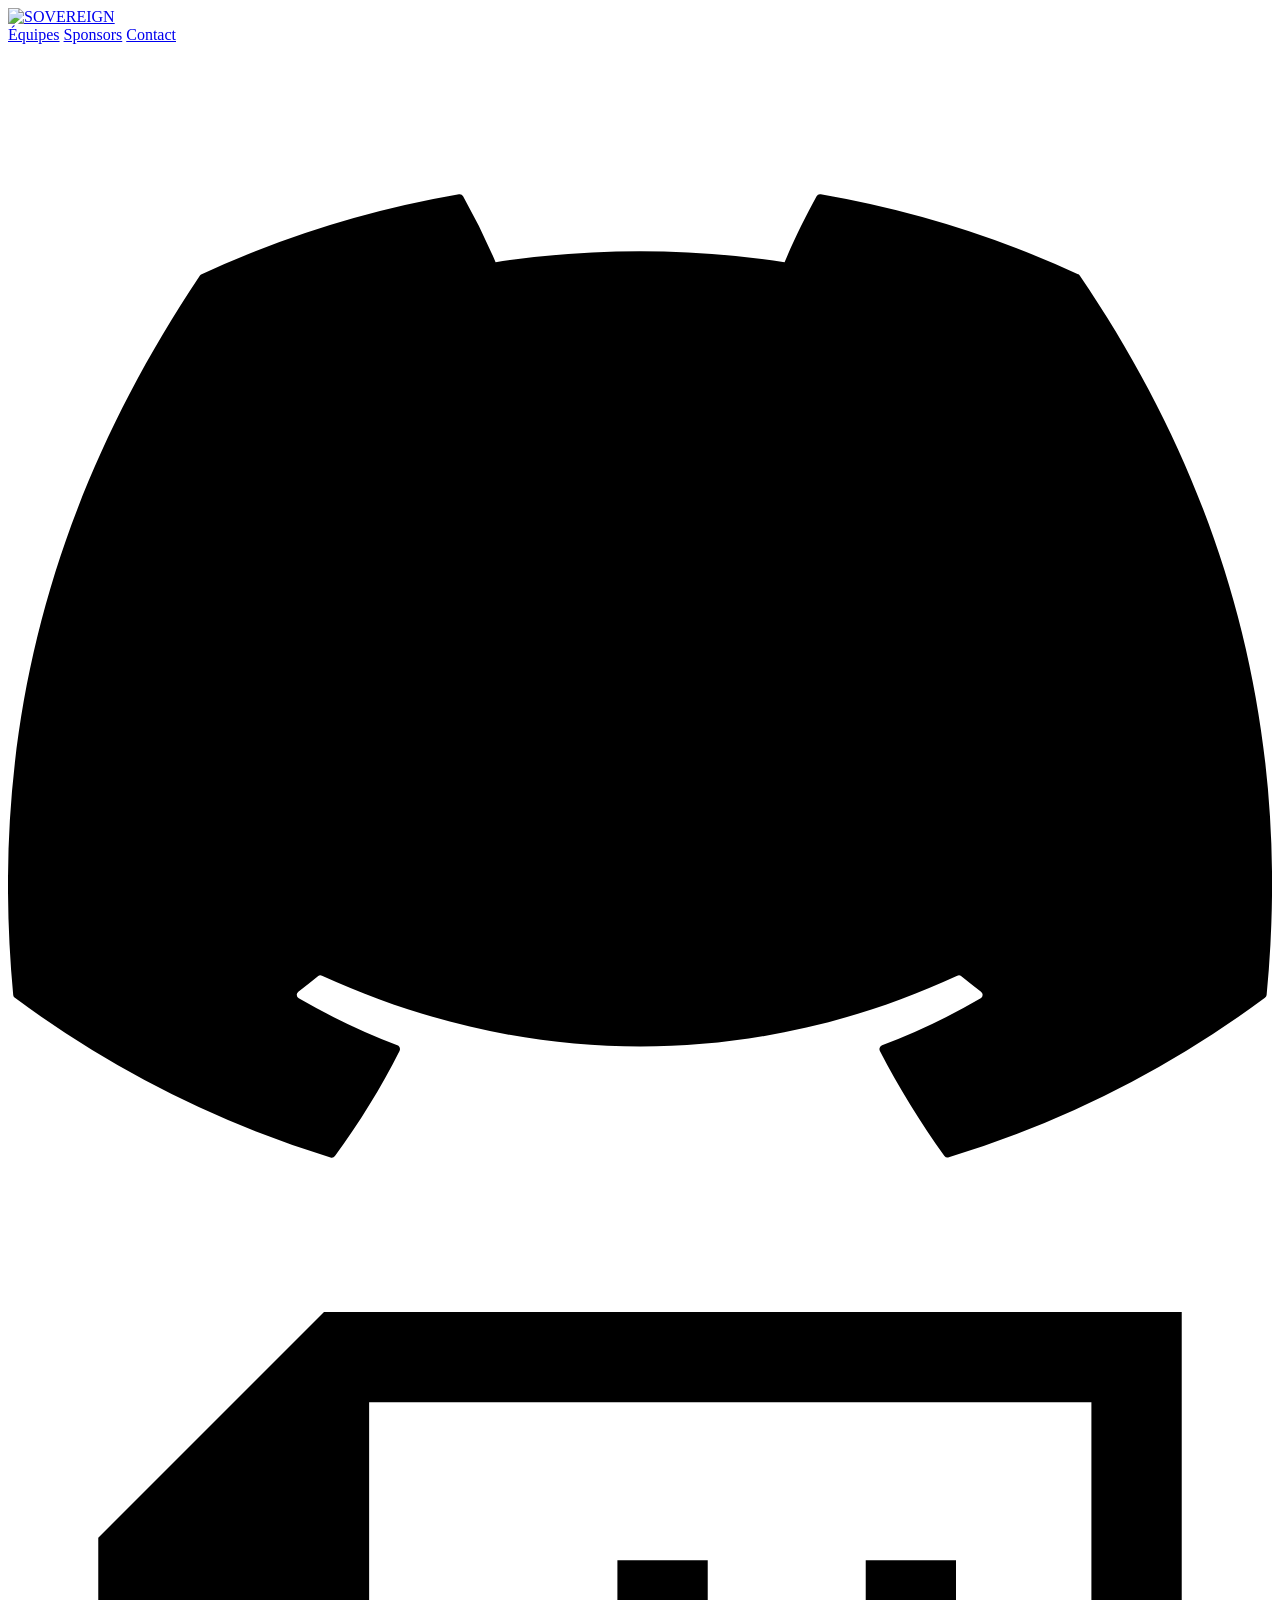
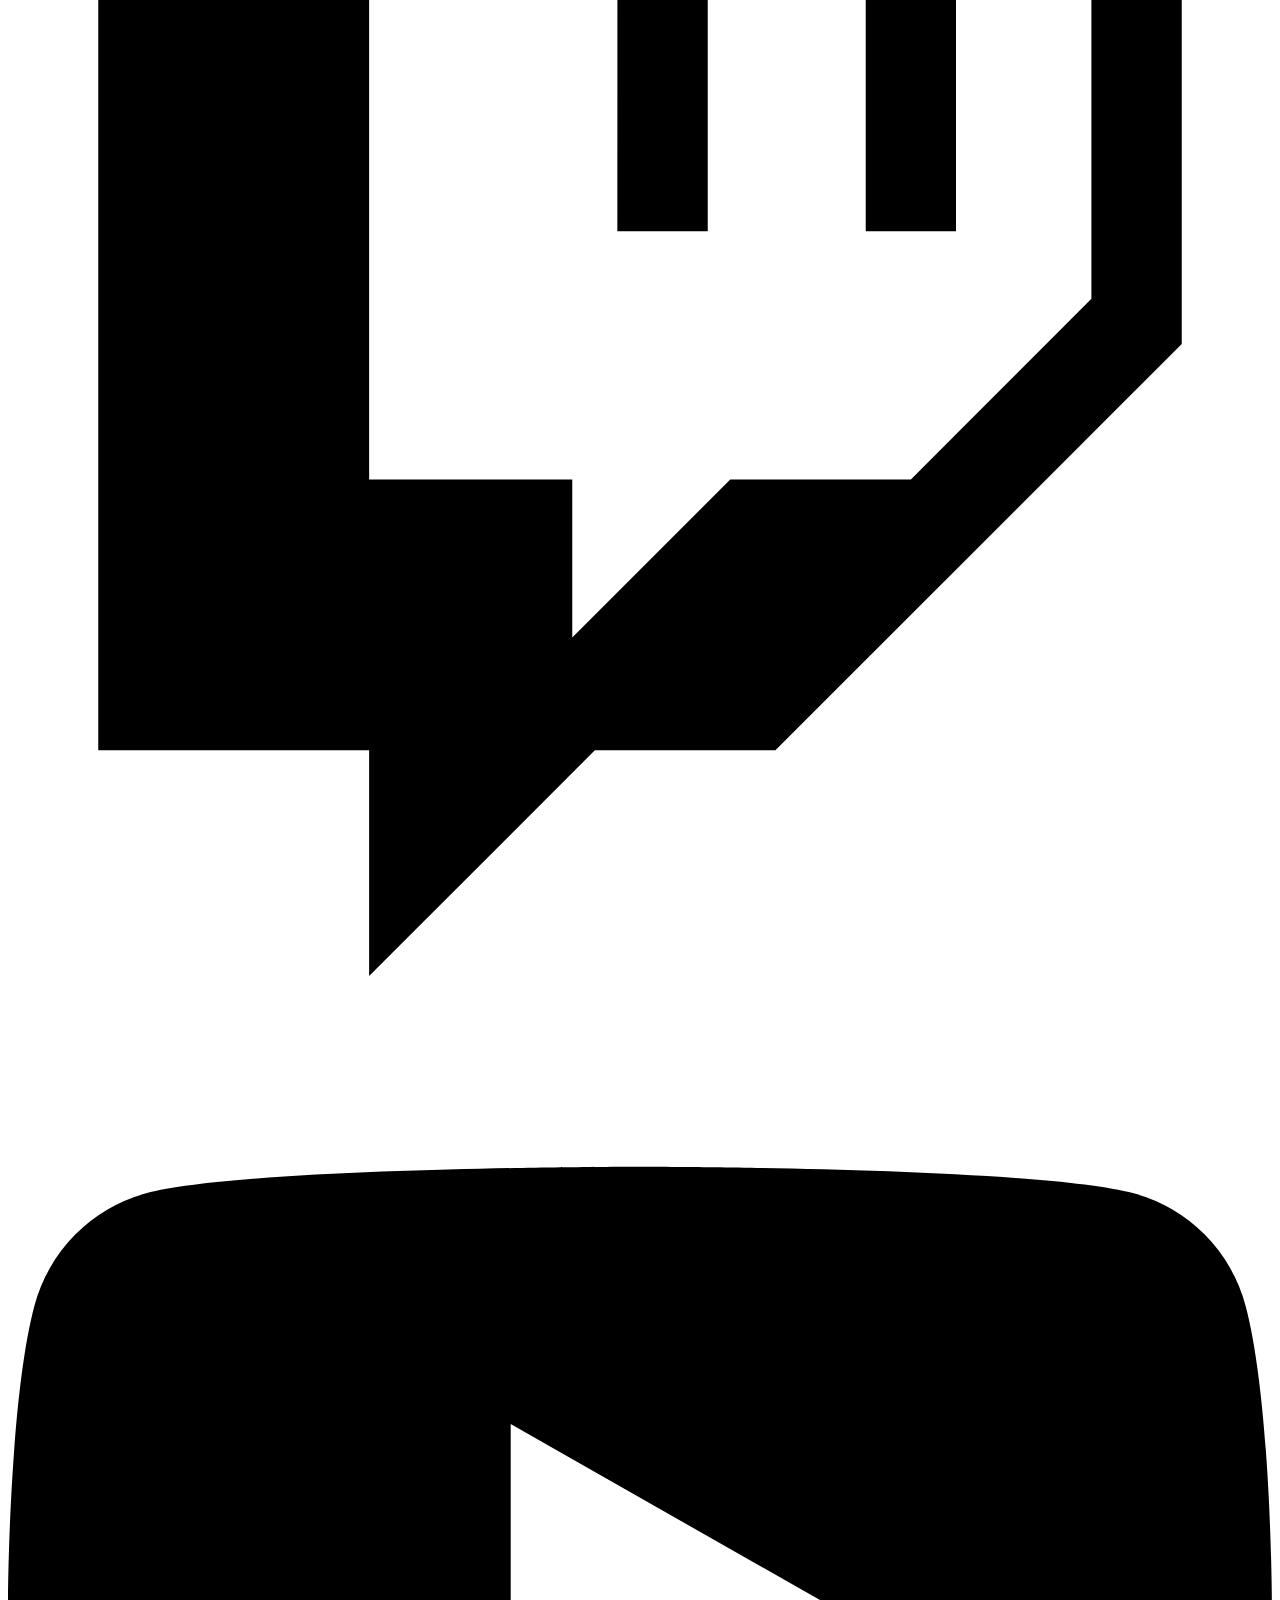
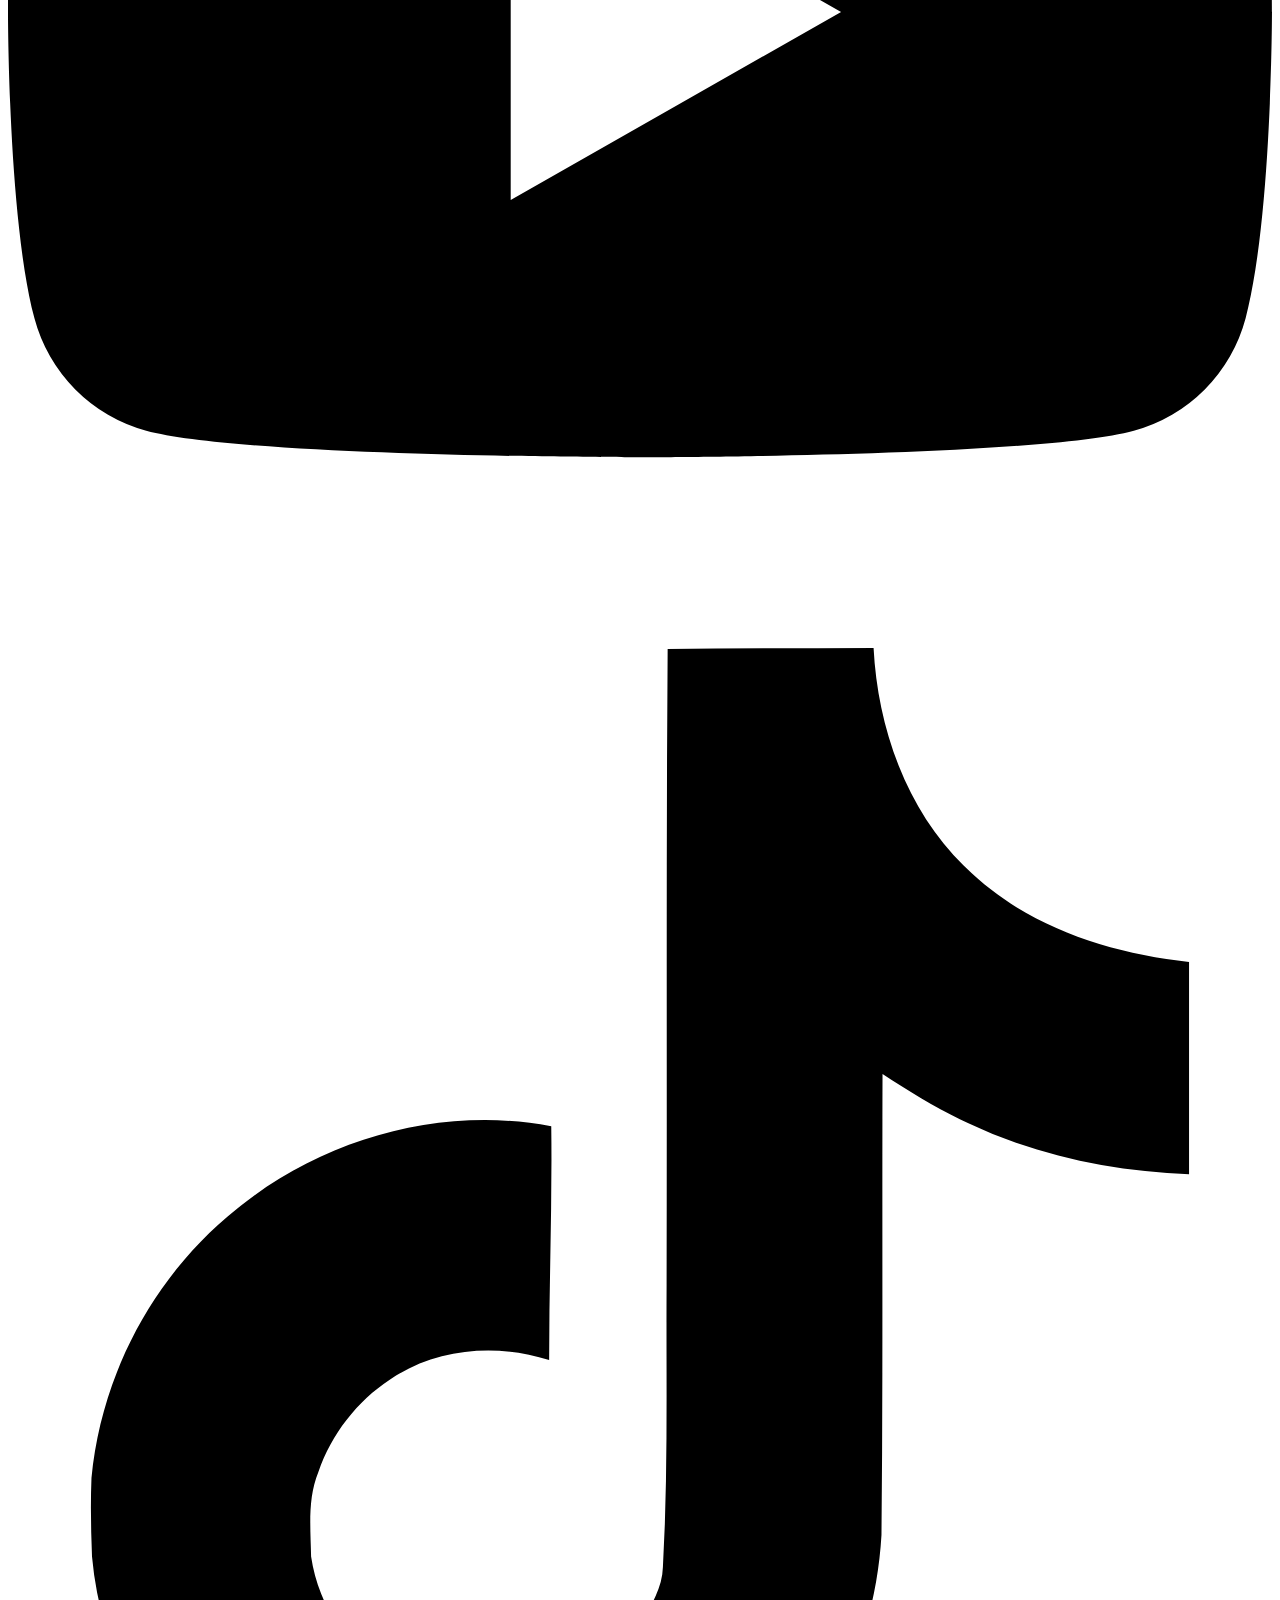
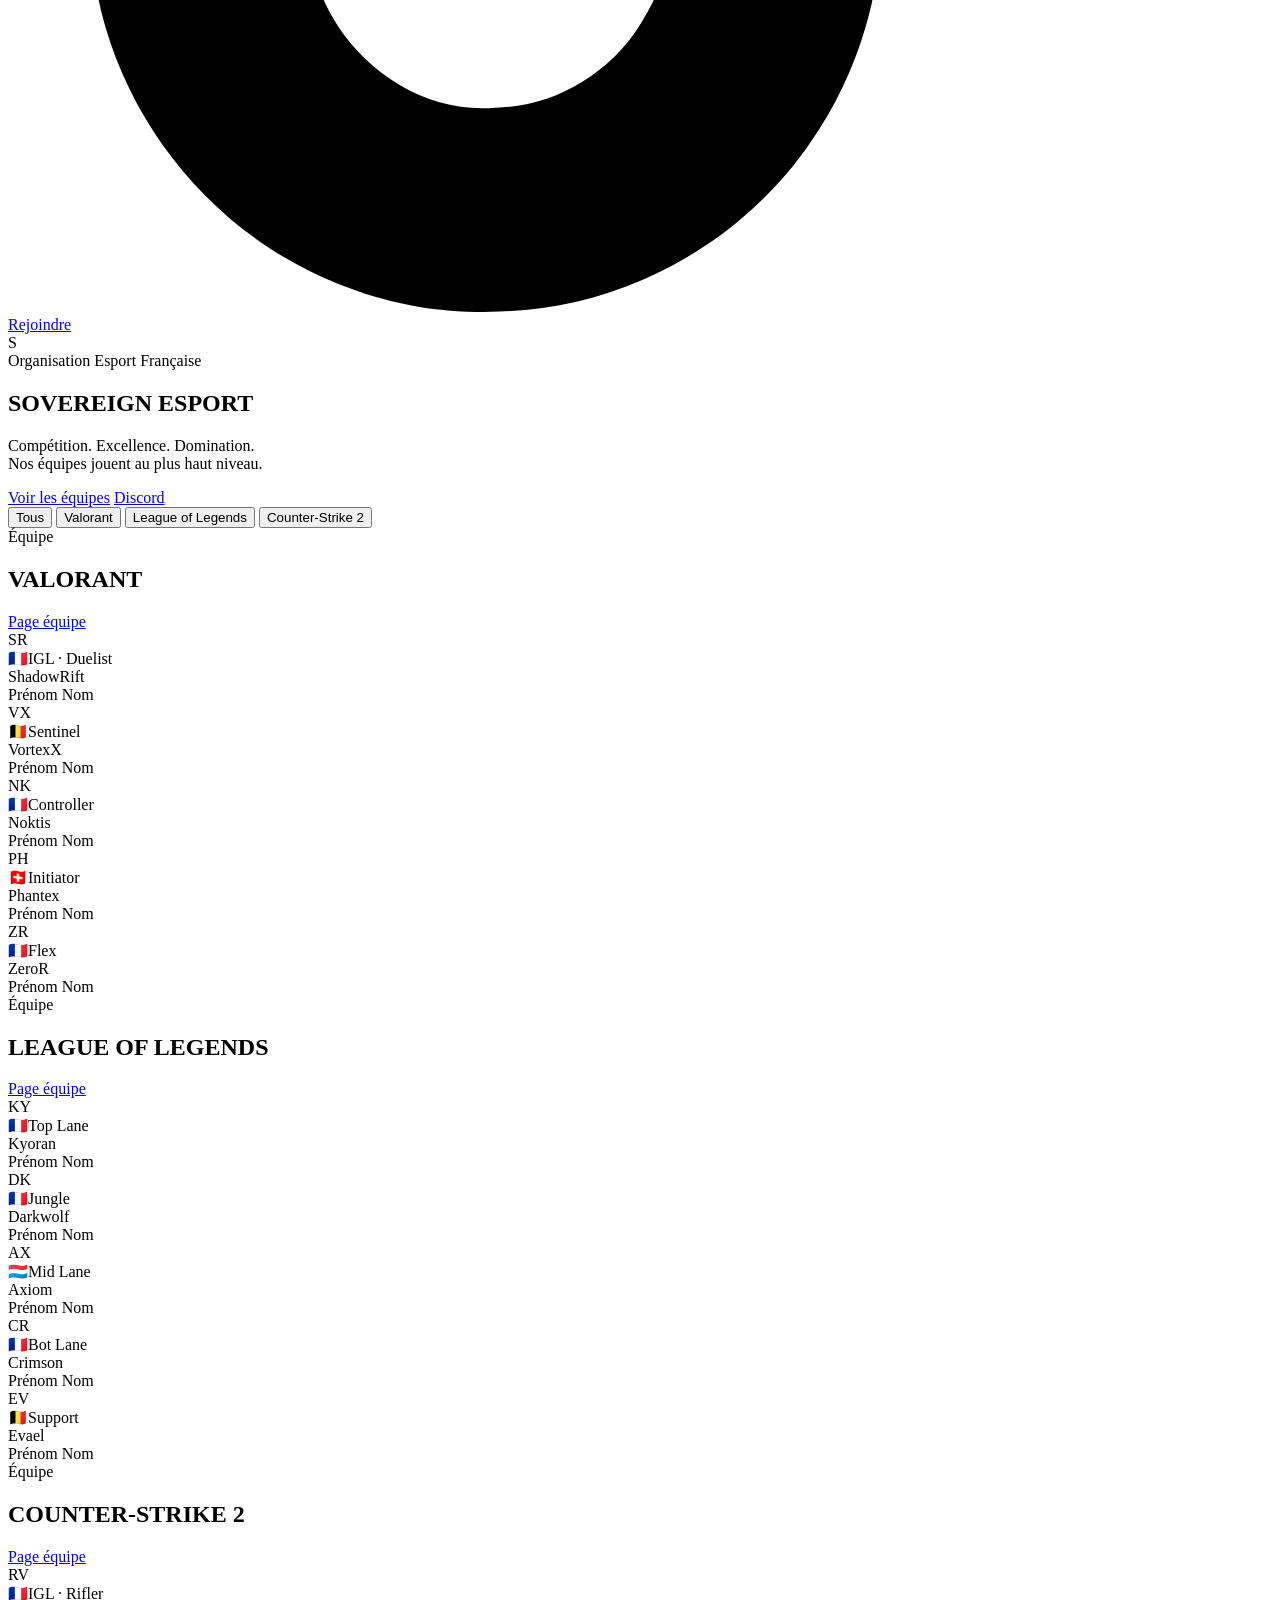
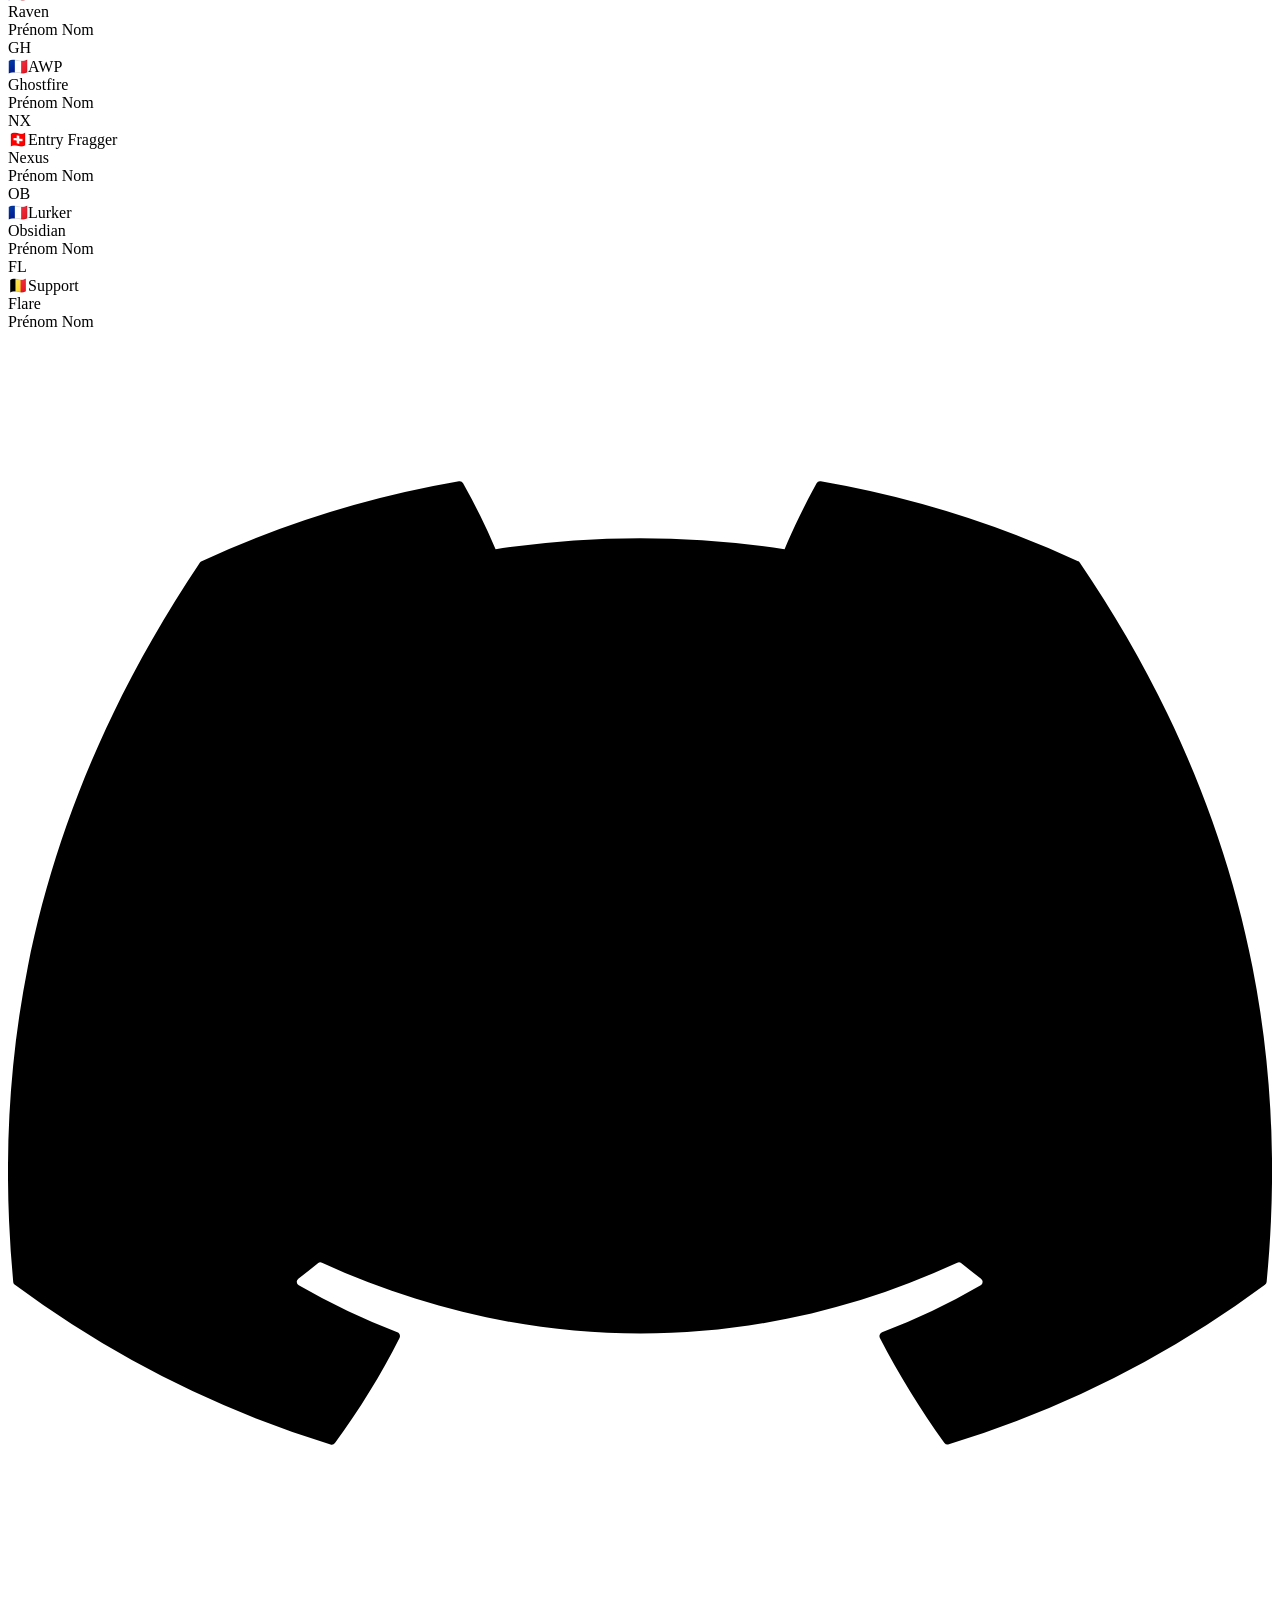
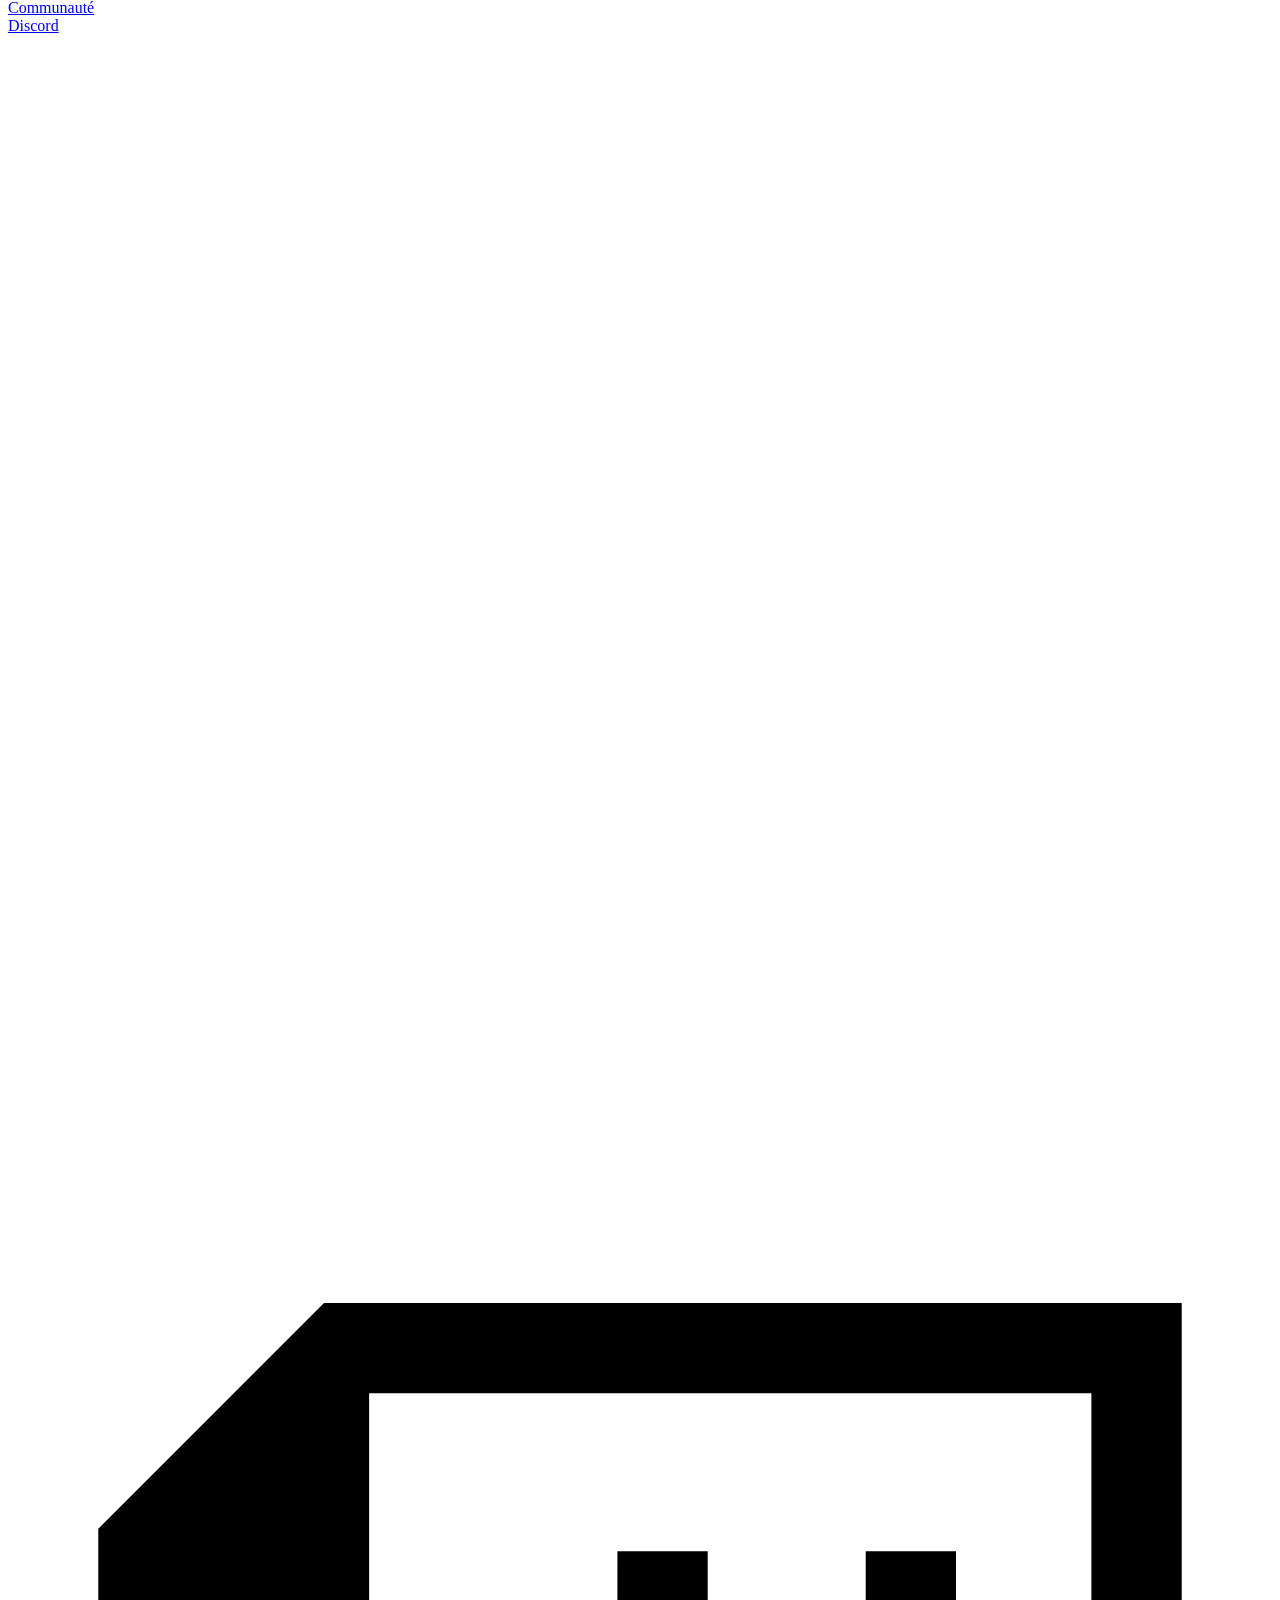
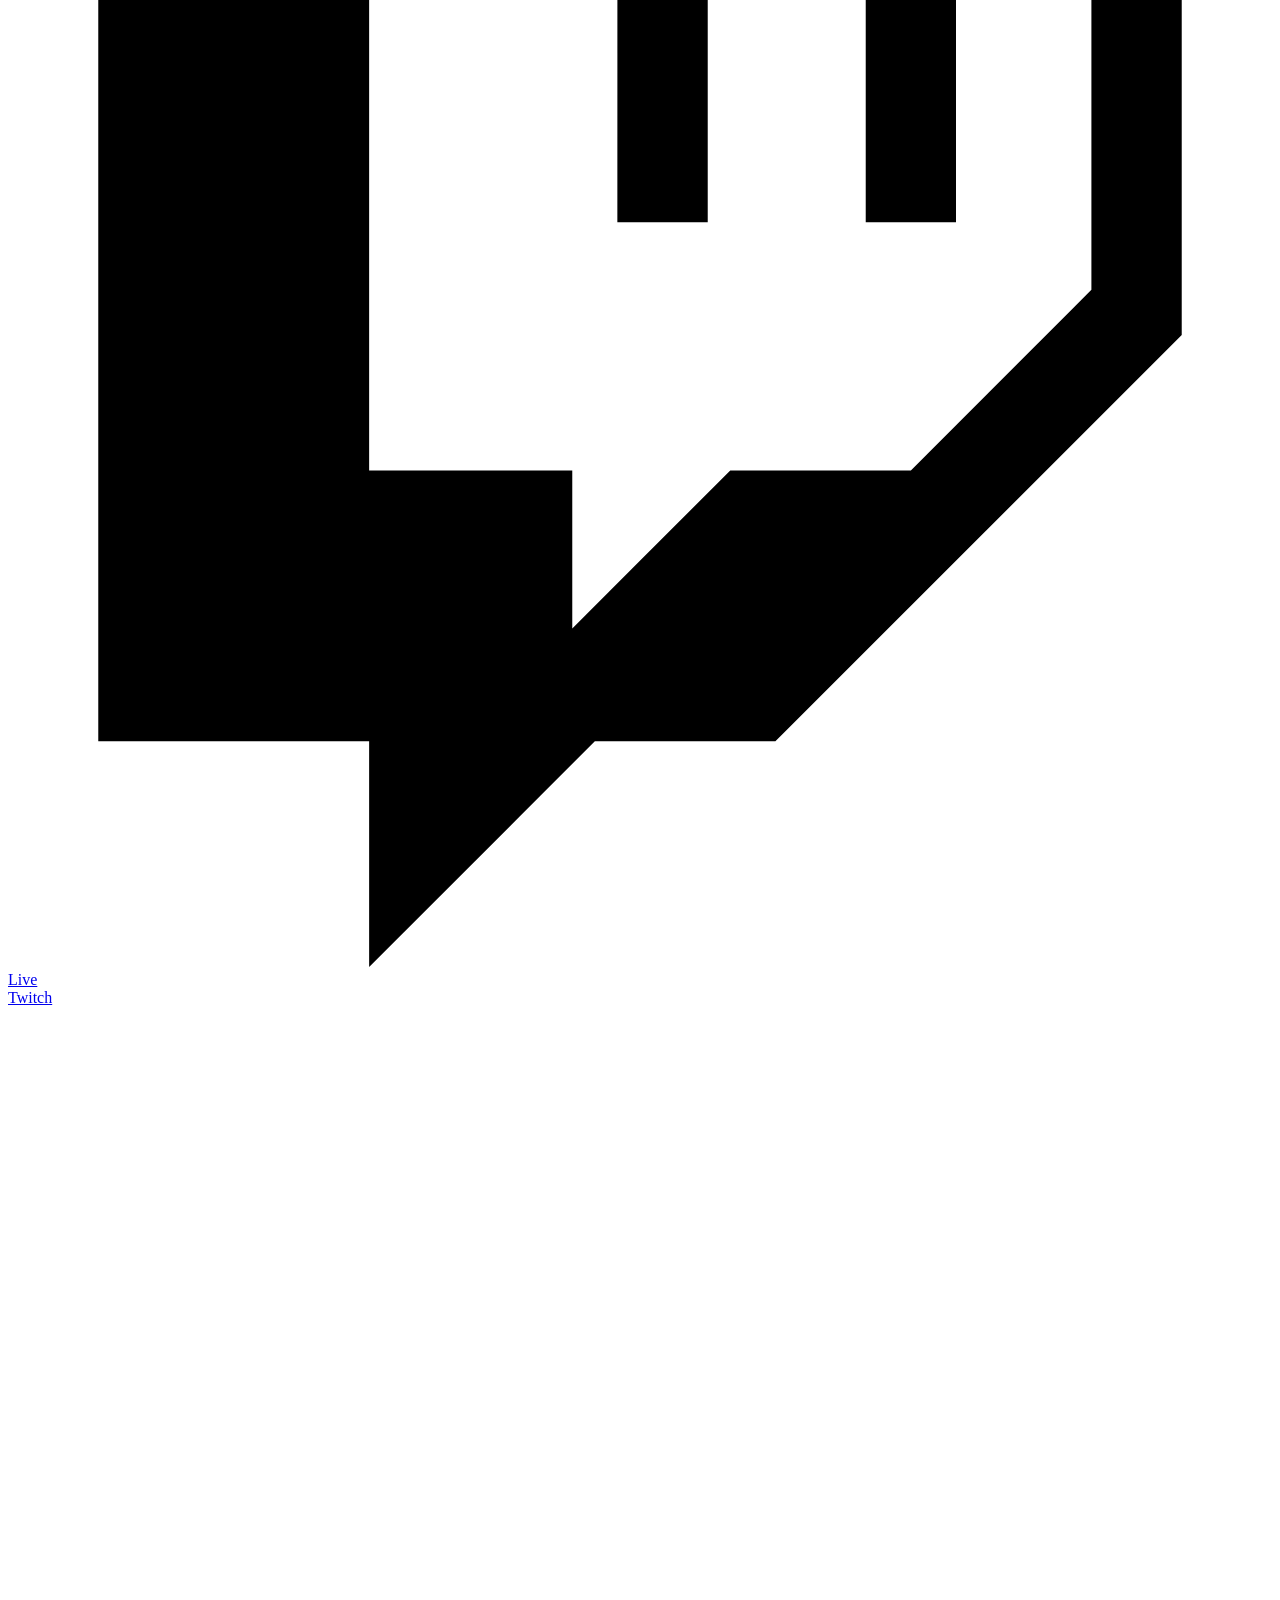
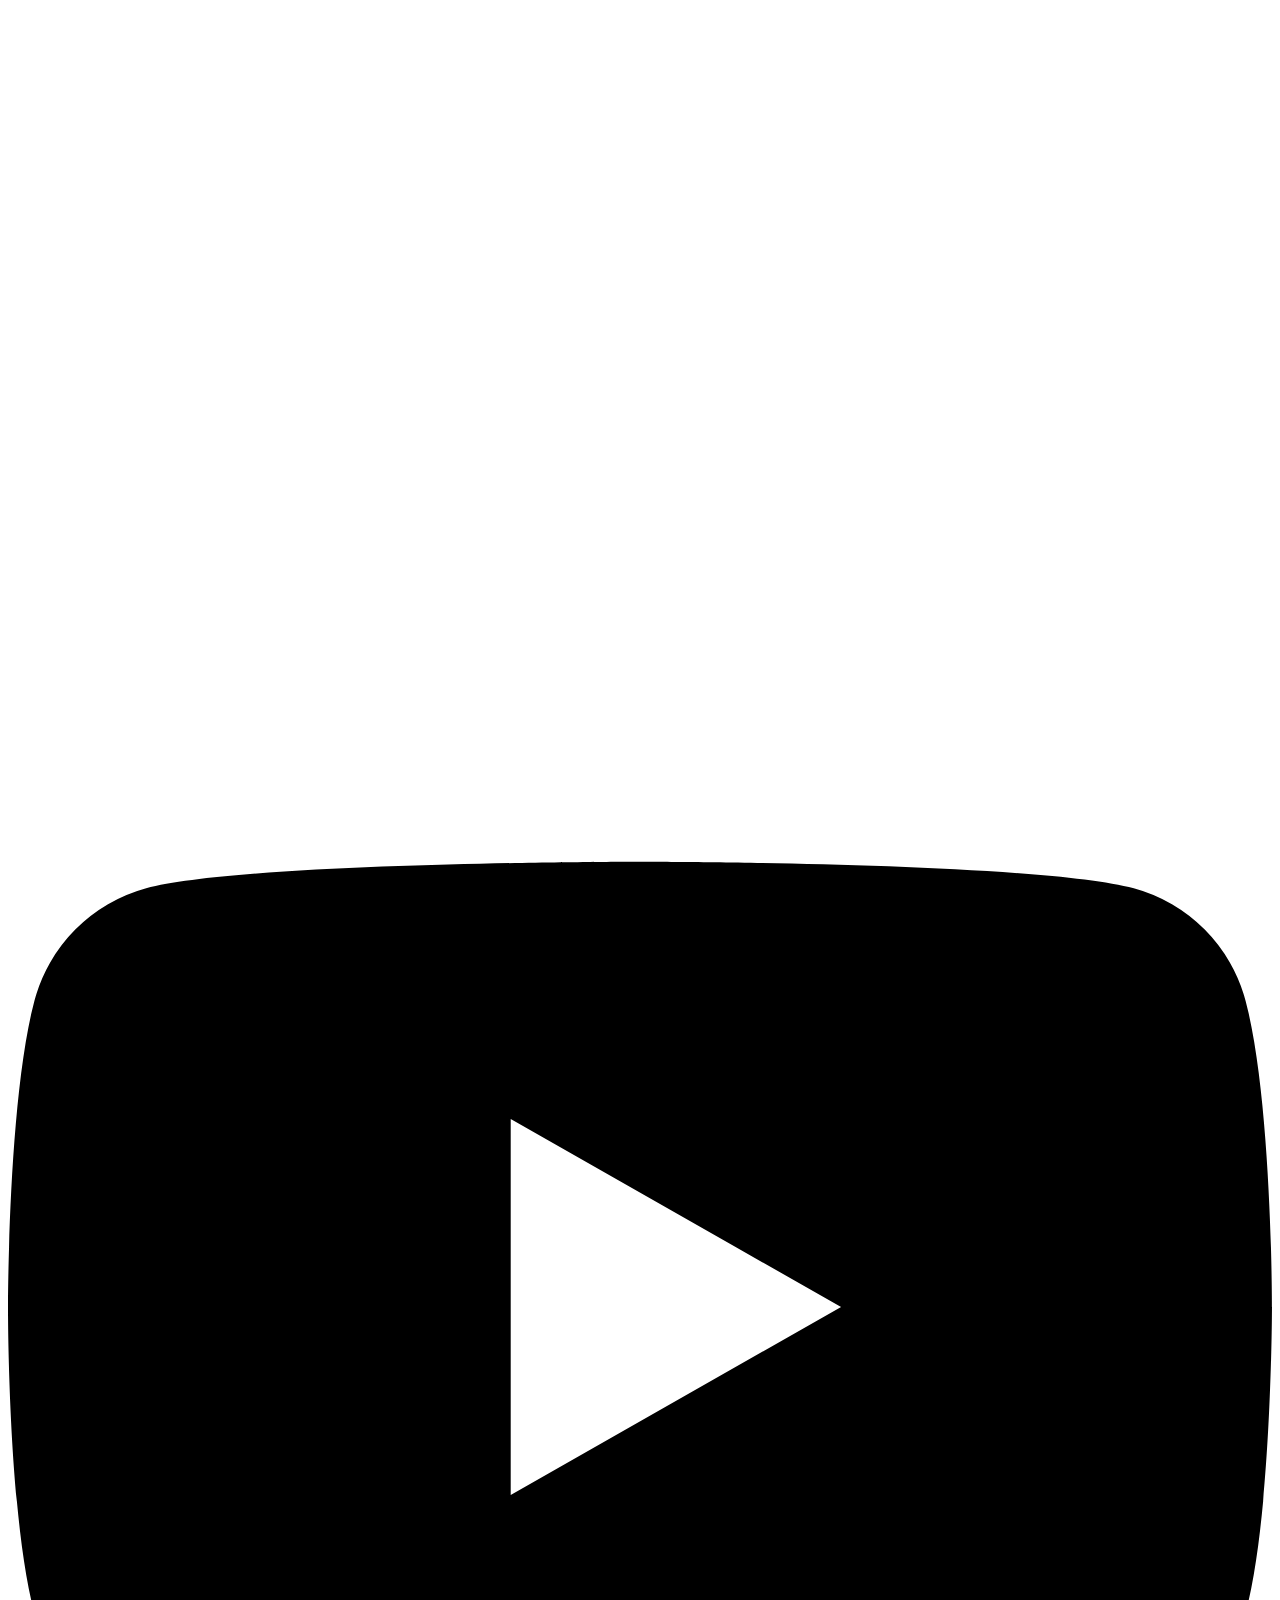
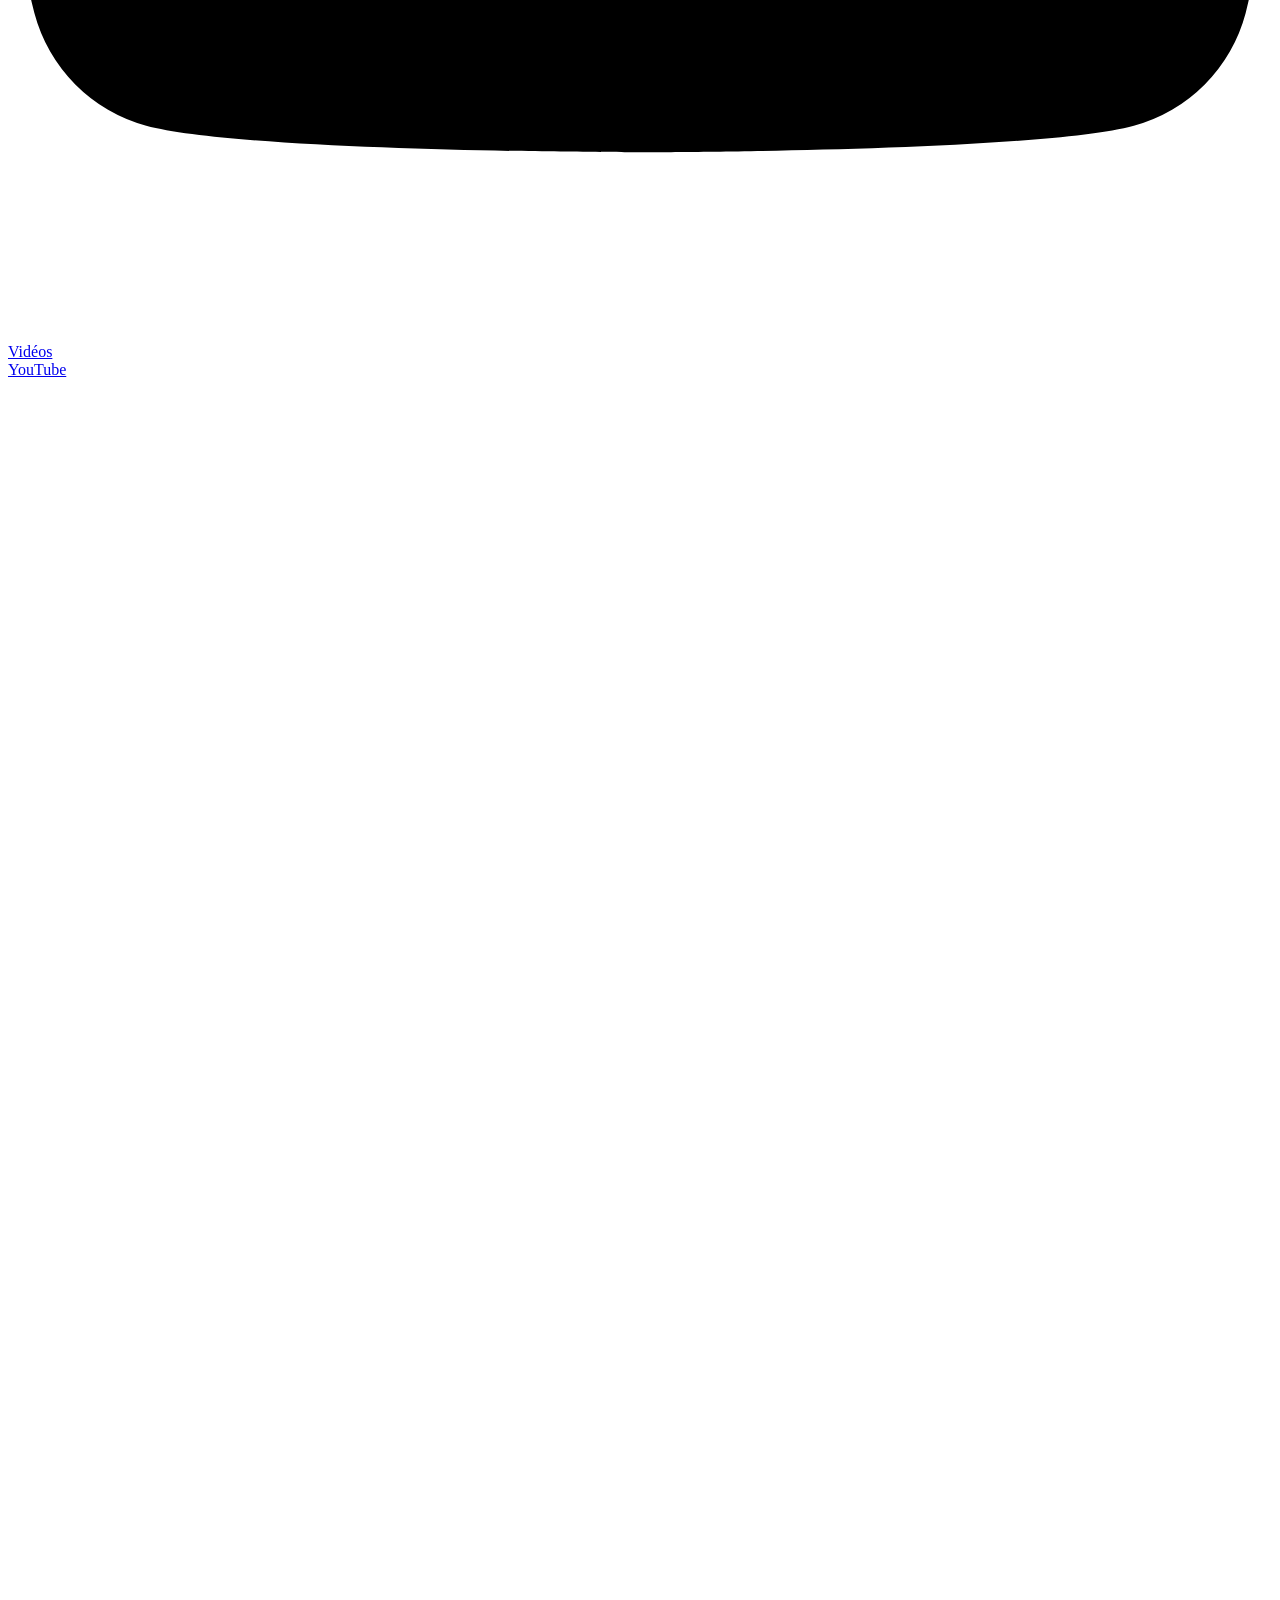
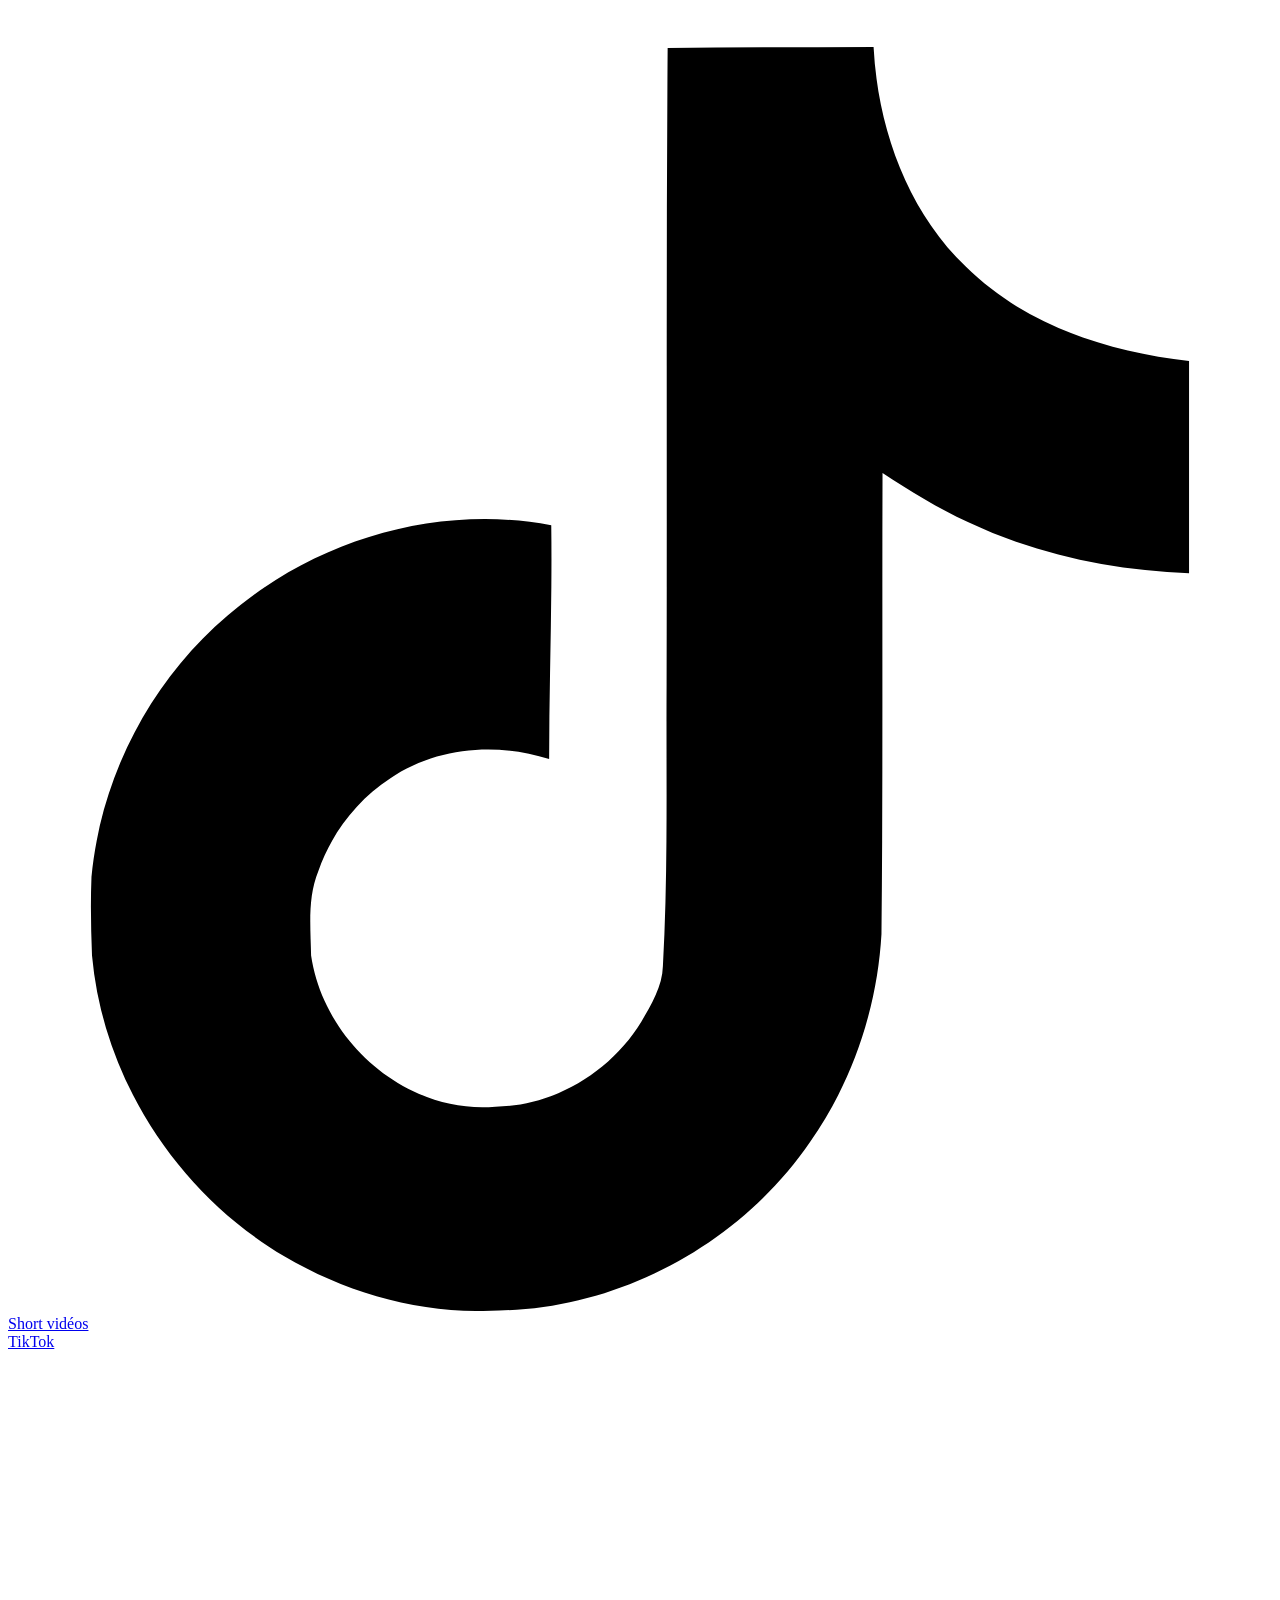
==== index.html @ 5aadd208 "first" ====
<!DOCTYPE html>
<html lang="fr">
<head>
  <meta charset="UTF-8">
  <meta name="viewport" content="width=device-width, initial-scale=1.0">
  <meta name="description" content="SOVEREIGN — Organisation Esport française. Valorant, League of Legends, Counter-Strike 2.">
  <title>SOVEREIGN — Esport</title>

  <!-- Fonts -->
  <link rel="preconnect" href="https://fonts.googleapis.com">
  <link rel="preconnect" href="https://fonts.gstatic.com" crossorigin>
  <link href="https://fonts.googleapis.com/css2?family=Bebas+Neue&family=Barlow:ital,wght@0,300;0,400;0,500;0,600;0,700;0,900;1,700;1,900&display=swap" rel="stylesheet">

  <!-- Stylesheet -->
  <link rel="stylesheet" href="css/style.css">
</head>
<body>

  <!-- ════════════════════════════════════════
       NAV
  ════════════════════════════════════════ -->
  <nav id="mainNav">
    <a href="index.html" class="nav-logo">
      <img src="assets/images/logo.png" alt="SOVEREIGN">
    </a>

    <div class="nav-center">
      <a href="#roster"   class="nav-pill active">Équipes</a>
      <a href="#sponsors" class="nav-pill">Sponsors</a>
      <a href="#contact"  class="nav-pill">Contact</a>
    </div>

    <div class="nav-right">
      <!-- Discord -->
      <a href="https://discord.gg/VOTRE_LIEN" target="_blank" class="nav-icon-link" title="Discord">
        <svg class="nav-icon" viewBox="0 0 24 24">
          <path d="M20.317 4.37a19.791 19.791 0 0 0-4.885-1.515.074.074 0 0 0-.079.037c-.21.375-.444.864-.608 1.25a18.27 18.27 0 0 0-5.487 0 12.64 12.64 0 0 0-.617-1.25.077.077 0 0 0-.079-.037A19.736 19.736 0 0 0 3.677 4.37a.07.07 0 0 0-.032.027C.533 9.046-.32 13.58.099 18.057c.002.022.015.043.032.054a19.9 19.9 0 0 0 5.993 3.03.078.078 0 0 0 .084-.028c.462-.63.874-1.295 1.226-1.994.021-.041.001-.09-.041-.106a13.1 13.1 0 0 1-1.872-.892.077.077 0 0 1-.008-.128 10.2 10.2 0 0 0 .372-.292.074.074 0 0 1 .077-.01c3.928 1.793 8.18 1.793 12.062 0a.074.074 0 0 1 .078.01c.12.098.246.198.373.292a.077.077 0 0 1-.006.127 12.299 12.299 0 0 1-1.873.892.077.077 0 0 0-.041.107c.36.698.772 1.362 1.225 1.993a.076.076 0 0 0 .084.028 19.839 19.839 0 0 0 6.002-3.03.077.077 0 0 0 .032-.054c.5-5.177-.838-9.674-3.549-13.66a.061.061 0 0 0-.031-.03z"/>
        </svg>
      </a>
      <!-- Twitch -->
      <a href="https://twitch.tv/VOTRE_CHAINE" target="_blank" class="nav-icon-link" title="Twitch">
        <svg class="nav-icon" viewBox="0 0 24 24">
          <path d="M11.571 4.714h1.715v5.143H11.57zm4.715 0H18v5.143h-1.714zM6 0L1.714 4.286v15.428h5.143V24l4.286-4.286h3.428L22.286 12V0zm14.571 11.143l-3.428 3.428h-3.429l-3 3v-3H6.857V1.714h13.714z"/>
        </svg>
      </a>
      <!-- YouTube -->
      <a href="https://youtube.com/@VOTRE_CHAINE" target="_blank" class="nav-icon-link" title="YouTube">
        <svg class="nav-icon" viewBox="0 0 24 24">
          <path d="M23.498 6.186a3.016 3.016 0 0 0-2.122-2.136C19.505 3.545 12 3.545 12 3.545s-7.505 0-9.377.505A3.017 3.017 0 0 0 .502 6.186C0 8.07 0 12 0 12s0 3.93.502 5.814a3.016 3.016 0 0 0 2.122 2.136c1.871.505 9.376.505 9.376.505s7.505 0 9.377-.505a3.015 3.015 0 0 0 2.122-2.136C24 15.93 24 12 24 12s0-3.93-.502-5.814zM9.545 15.568V8.432L15.818 12l-6.273 3.568z"/>
        </svg>
      </a>
      <!-- TikTok -->
      <a href="https://tiktok.com/@VOTRE_COMPTE" target="_blank" class="nav-icon-link" title="TikTok">
        <svg class="nav-icon" viewBox="0 0 24 24">
          <path d="M12.525.02c1.31-.02 2.61-.01 3.91-.02.08 1.53.63 3.09 1.75 4.17 1.12 1.11 2.7 1.62 4.24 1.79v4.03c-1.44-.05-2.89-.35-4.2-.97-.57-.26-1.1-.59-1.62-.93-.01 2.92.01 5.84-.02 8.75-.08 1.4-.54 2.79-1.35 3.94-1.31 1.92-3.58 3.17-5.91 3.21-1.43.08-2.86-.31-4.08-1.03-2.02-1.19-3.44-3.37-3.65-5.71-.02-.5-.03-1-.01-1.49.18-1.9 1.12-3.72 2.58-4.96 1.66-1.44 3.98-2.13 6.15-1.72.02 1.48-.04 2.96-.04 4.44-.99-.32-2.15-.23-3.02.37-.63.41-1.11 1.04-1.36 1.75-.21.51-.15 1.07-.14 1.61.24 1.64 1.82 3.02 3.5 2.87 1.12-.01 2.19-.66 2.77-1.61.19-.33.4-.67.41-1.06.1-1.79.06-3.57.07-5.36.01-4.03-.01-8.05.02-12.07z"/>
        </svg>
      </a>

      <a href="https://discord.gg/VOTRE_LIEN" target="_blank" class="nav-join">Rejoindre</a>
    </div>
  </nav>

  <!-- ════════════════════════════════════════
       HERO
  ════════════════════════════════════════ -->
  <section id="hero">
    <div class="hero-bg"></div>
    <div class="hero-deco">S</div>
    <div class="hero-content">
      <div class="hero-left">
        <div class="hero-overline">Organisation Esport Française</div>
        <h1 class="hero-title">
          SOVEREIGN
          <span>ESPORT</span>
        </h1>
      </div>
      <div class="hero-right">
        <p class="hero-tagline">Compétition. Excellence. Domination.<br>Nos équipes jouent au plus haut niveau.</p>
        <div class="hero-ctas">
          <a href="#roster"  class="btn btn-white">Voir les équipes</a>
          <a href="https://discord.gg/VOTRE_LIEN" target="_blank" class="btn btn-outline">Discord</a>
        </div>
      </div>
    </div>
  </section>

  <!-- ════════════════════════════════════════
       GAME FILTER
  ════════════════════════════════════════ -->
  <div id="game-filter">
    <div class="filter-inner">
      <button class="filter-btn active" data-game="all">Tous</button>
      <button class="filter-btn" data-game="valorant">Valorant</button>
      <button class="filter-btn" data-game="lol">League of Legends</button>
      <button class="filter-btn" data-game="cs2">Counter-Strike 2</button>
      <!-- Ajouter un jeu : dupliquer la ligne ci-dessus et changer data-game -->
    </div>
  </div>

  <!-- ════════════════════════════════════════
       ROSTER
  ════════════════════════════════════════ -->
  <div id="roster">

    <!-- ── VALORANT ── -->
    <div class="game-block rv" data-game="valorant">
      <div class="game-header">
        <div class="game-title-row">
          <span class="game-tag">Équipe</span>
          <h2 class="game-name">VALORANT</h2>
        </div>
        <a href="pages/valorant.html" class="game-cta">Page équipe <span class="cta-arr"></span></a>
      </div>
      <div class="players-grid">
        <!-- Joueur 1 — remplacer player-initials par une vraie photo si disponible -->
        <div class="player-card">
          <div class="player-silhouette"><div class="player-initials">SR</div></div>
          <!-- Photo: <img src="assets/images/players/shadowrift.png" alt="ShadowRift"> -->
          <div class="player-info">
            <div class="player-flag-role"><span class="p-flag">🇫🇷</span><span class="p-role">IGL · Duelist</span></div>
            <div class="p-pseudo">ShadowRift</div>
            <div class="p-realname">Prénom Nom</div>
          </div>
        </div>
        <div class="player-card">
          <div class="player-silhouette"><div class="player-initials">VX</div></div>
          <div class="player-info">
            <div class="player-flag-role"><span class="p-flag">🇧🇪</span><span class="p-role">Sentinel</span></div>
            <div class="p-pseudo">VortexX</div>
            <div class="p-realname">Prénom Nom</div>
          </div>
        </div>
        <div class="player-card accent">
          <div class="player-silhouette"><div class="player-initials">NK</div></div>
          <div class="player-info">
            <div class="player-flag-role"><span class="p-flag">🇫🇷</span><span class="p-role">Controller</span></div>
            <div class="p-pseudo">Noktis</div>
            <div class="p-realname">Prénom Nom</div>
          </div>
        </div>
        <div class="player-card">
          <div class="player-silhouette"><div class="player-initials">PH</div></div>
          <div class="player-info">
            <div class="player-flag-role"><span class="p-flag">🇨🇭</span><span class="p-role">Initiator</span></div>
            <div class="p-pseudo">Phantex</div>
            <div class="p-realname">Prénom Nom</div>
          </div>
        </div>
        <div class="player-card">
          <div class="player-silhouette"><div class="player-initials">ZR</div></div>
          <div class="player-info">
            <div class="player-flag-role"><span class="p-flag">🇫🇷</span><span class="p-role">Flex</span></div>
            <div class="p-pseudo">ZeroR</div>
            <div class="p-realname">Prénom Nom</div>
          </div>
        </div>
      </div>
    </div>

    <!-- ── LEAGUE OF LEGENDS ── -->
    <div class="game-block rv d1" data-game="lol">
      <div class="game-header">
        <div class="game-title-row">
          <span class="game-tag">Équipe</span>
          <h2 class="game-name">LEAGUE OF LEGENDS</h2>
        </div>
        <a href="pages/lol.html" class="game-cta">Page équipe <span class="cta-arr"></span></a>
      </div>
      <div class="players-grid">
        <div class="player-card">
          <div class="player-silhouette"><div class="player-initials">KY</div></div>
          <div class="player-info">
            <div class="player-flag-role"><span class="p-flag">🇫🇷</span><span class="p-role">Top Lane</span></div>
            <div class="p-pseudo">Kyoran</div>
            <div class="p-realname">Prénom Nom</div>
          </div>
        </div>
        <div class="player-card accent">
          <div class="player-silhouette"><div class="player-initials">DK</div></div>
          <div class="player-info">
            <div class="player-flag-role"><span class="p-flag">🇫🇷</span><span class="p-role">Jungle</span></div>
            <div class="p-pseudo">Darkwolf</div>
            <div class="p-realname">Prénom Nom</div>
          </div>
        </div>
        <div class="player-card">
          <div class="player-silhouette"><div class="player-initials">AX</div></div>
          <div class="player-info">
            <div class="player-flag-role"><span class="p-flag">🇱🇺</span><span class="p-role">Mid Lane</span></div>
            <div class="p-pseudo">Axiom</div>
            <div class="p-realname">Prénom Nom</div>
          </div>
        </div>
        <div class="player-card">
          <div class="player-silhouette"><div class="player-initials">CR</div></div>
          <div class="player-info">
            <div class="player-flag-role"><span class="p-flag">🇫🇷</span><span class="p-role">Bot Lane</span></div>
            <div class="p-pseudo">Crimson</div>
            <div class="p-realname">Prénom Nom</div>
          </div>
        </div>
        <div class="player-card">
          <div class="player-silhouette"><div class="player-initials">EV</div></div>
          <div class="player-info">
            <div class="player-flag-role"><span class="p-flag">🇧🇪</span><span class="p-role">Support</span></div>
            <div class="p-pseudo">Evael</div>
            <div class="p-realname">Prénom Nom</div>
          </div>
        </div>
      </div>
    </div>

    <!-- ── COUNTER-STRIKE 2 ── -->
    <div class="game-block rv d2" data-game="cs2">
      <div class="game-header">
        <div class="game-title-row">
          <span class="game-tag">Équipe</span>
          <h2 class="game-name">COUNTER-STRIKE 2</h2>
        </div>
        <a href="pages/cs2.html" class="game-cta">Page équipe <span class="cta-arr"></span></a>
      </div>
      <div class="players-grid">
        <div class="player-card">
          <div class="player-silhouette"><div class="player-initials">RV</div></div>
          <div class="player-info">
            <div class="player-flag-role"><span class="p-flag">🇫🇷</span><span class="p-role">IGL · Rifler</span></div>
            <div class="p-pseudo">Raven</div>
            <div class="p-realname">Prénom Nom</div>
          </div>
        </div>
        <div class="player-card">
          <div class="player-silhouette"><div class="player-initials">GH</div></div>
          <div class="player-info">
            <div class="player-flag-role"><span class="p-flag">🇫🇷</span><span class="p-role">AWP</span></div>
            <div class="p-pseudo">Ghostfire</div>
            <div class="p-realname">Prénom Nom</div>
          </div>
        </div>
        <div class="player-card accent">
          <div class="player-silhouette"><div class="player-initials">NX</div></div>
          <div class="player-info">
            <div class="player-flag-role"><span class="p-flag">🇨🇭</span><span class="p-role">Entry Fragger</span></div>
            <div class="p-pseudo">Nexus</div>
            <div class="p-realname">Prénom Nom</div>
          </div>
        </div>
        <div class="player-card">
          <div class="player-silhouette"><div class="player-initials">OB</div></div>
          <div class="player-info">
            <div class="player-flag-role"><span class="p-flag">🇫🇷</span><span class="p-role">Lurker</span></div>
            <div class="p-pseudo">Obsidian</div>
            <div class="p-realname">Prénom Nom</div>
          </div>
        </div>
        <div class="player-card">
          <div class="player-silhouette"><div class="player-initials">FL</div></div>
          <div class="player-info">
            <div class="player-flag-role"><span class="p-flag">🇧🇪</span><span class="p-role">Support</span></div>
            <div class="p-pseudo">Flare</div>
            <div class="p-realname">Prénom Nom</div>
          </div>
        </div>
      </div>
    </div>

  </div><!-- /roster -->

  <!-- ════════════════════════════════════════
       SOCIALS
  ════════════════════════════════════════ -->
  <div id="socials">
    <div class="socials-inner">

      <a href="https://discord.gg/VOTRE_LIEN" target="_blank" class="soc">
        <div class="soc-icon-box">
          <svg viewBox="0 0 24 24"><path d="M20.317 4.37a19.791 19.791 0 0 0-4.885-1.515.074.074 0 0 0-.079.037c-.21.375-.444.864-.608 1.25a18.27 18.27 0 0 0-5.487 0 12.64 12.64 0 0 0-.617-1.25.077.077 0 0 0-.079-.037A19.736 19.736 0 0 0 3.677 4.37a.07.07 0 0 0-.032.027C.533 9.046-.32 13.58.099 18.057c.002.022.015.043.032.054a19.9 19.9 0 0 0 5.993 3.03.078.078 0 0 0 .084-.028c.462-.63.874-1.295 1.226-1.994.021-.041.001-.09-.041-.106a13.1 13.1 0 0 1-1.872-.892.077.077 0 0 1-.008-.128 10.2 10.2 0 0 0 .372-.292.074.074 0 0 1 .077-.01c3.928 1.793 8.18 1.793 12.062 0a.074.074 0 0 1 .078.01c.12.098.246.198.373.292a.077.077 0 0 1-.006.127 12.299 12.299 0 0 1-1.873.892.077.077 0 0 0-.041.107c.36.698.772 1.362 1.225 1.993a.076.076 0 0 0 .084.028 19.839 19.839 0 0 0 6.002-3.03.077.077 0 0 0 .032-.054c.5-5.177-.838-9.674-3.549-13.66a.061.061 0 0 0-.031-.03z"/></svg>
        </div>
        <div class="soc-text">
          <div class="soc-platform">Communauté</div>
          <div class="soc-name">Discord</div>
        </div>
        <div class="soc-arrow"><svg viewBox="0 0 10 10"><path d="M1 5h8M5 1l4 4-4 4" stroke="white" stroke-width="1.5" fill="none" stroke-linecap="round"/></svg></div>
      </a>

      <a href="https://twitch.tv/VOTRE_CHAINE" target="_blank" class="soc">
        <div class="soc-icon-box">
          <svg viewBox="0 0 24 24"><path d="M11.571 4.714h1.715v5.143H11.57zm4.715 0H18v5.143h-1.714zM6 0L1.714 4.286v15.428h5.143V24l4.286-4.286h3.428L22.286 12V0zm14.571 11.143l-3.428 3.428h-3.429l-3 3v-3H6.857V1.714h13.714z"/></svg>
        </div>
        <div class="soc-text">
          <div class="soc-platform">Live</div>
          <div class="soc-name">Twitch</div>
        </div>
        <div class="soc-arrow"><svg viewBox="0 0 10 10"><path d="M1 5h8M5 1l4 4-4 4" stroke="white" stroke-width="1.5" fill="none" stroke-linecap="round"/></svg></div>
      </a>

      <a href="https://youtube.com/@VOTRE_CHAINE" target="_blank" class="soc">
        <div class="soc-icon-box">
          <svg viewBox="0 0 24 24"><path d="M23.498 6.186a3.016 3.016 0 0 0-2.122-2.136C19.505 3.545 12 3.545 12 3.545s-7.505 0-9.377.505A3.017 3.017 0 0 0 .502 6.186C0 8.07 0 12 0 12s0 3.93.502 5.814a3.016 3.016 0 0 0 2.122 2.136c1.871.505 9.376.505 9.376.505s7.505 0 9.377-.505a3.015 3.015 0 0 0 2.122-2.136C24 15.93 24 12 24 12s0-3.93-.502-5.814zM9.545 15.568V8.432L15.818 12l-6.273 3.568z"/></svg>
        </div>
        <div class="soc-text">
          <div class="soc-platform">Vidéos</div>
          <div class="soc-name">YouTube</div>
        </div>
        <div class="soc-arrow"><svg viewBox="0 0 10 10"><path d="M1 5h8M5 1l4 4-4 4" stroke="white" stroke-width="1.5" fill="none" stroke-linecap="round"/></svg></div>
      </a>

      <a href="https://tiktok.com/@VOTRE_COMPTE" target="_blank" class="soc">
        <div class="soc-icon-box">
          <svg viewBox="0 0 24 24"><path d="M12.525.02c1.31-.02 2.61-.01 3.91-.02.08 1.53.63 3.09 1.75 4.17 1.12 1.11 2.7 1.62 4.24 1.79v4.03c-1.44-.05-2.89-.35-4.2-.97-.57-.26-1.1-.59-1.62-.93-.01 2.92.01 5.84-.02 8.75-.08 1.4-.54 2.79-1.35 3.94-1.31 1.92-3.58 3.17-5.91 3.21-1.43.08-2.86-.31-4.08-1.03-2.02-1.19-3.44-3.37-3.65-5.71-.02-.5-.03-1-.01-1.49.18-1.9 1.12-3.72 2.58-4.96 1.66-1.44 3.98-2.13 6.15-1.72.02 1.48-.04 2.96-.04 4.44-.99-.32-2.15-.23-3.02.37-.63.41-1.11 1.04-1.36 1.75-.21.51-.15 1.07-.14 1.61.24 1.64 1.82 3.02 3.5 2.87 1.12-.01 2.19-.66 2.77-1.61.19-.33.4-.67.41-1.06.1-1.79.06-3.57.07-5.36.01-4.03-.01-8.05.02-12.07z"/></svg>
        </div>
        <div class="soc-text">
          <div class="soc-platform">Short vidéos</div>
          <div class="soc-name">TikTok</div>
        </div>
        <div class="soc-arrow"><svg viewBox="0 0 10 10"><path d="M1 5h8M5 1l4 4-4 4" stroke="white" stroke-width="1.5" fill="none" stroke-linecap="round"/></svg></div>
      </a>

    </div>
  </div>

  <!-- ════════════════════════════════════════
       SPONSORS
  ════════════════════════════════════════ -->
  <section id="sponsors">
    <div class="sponsors-head rv">
      <h2 class="sponsors-title">Nos<br>Sponsors</h2>
      <p class="sponsors-sub">Des marques qui font confiance à SOVEREIGN pour porter leurs couleurs au plus haut niveau.</p>
    </div>

    <!-- Titre -->
    <div class="sponsor-main-slot rv d1">
      <div class="slot-content">
        <div class="slot-tier">Partenaire Titre</div>
        <div class="slot-plus">+</div>
        <div class="slot-label">Votre logo ici</div>
      </div>
    </div>

    <!-- Gold -->
    <div class="sponsors-row two rv d2">
      <div class="sponsor-slot"><div class="slot-content"><div class="slot-tier">Gold</div><div class="slot-plus">+</div><div class="slot-label">Partenaire</div></div></div>
      <div class="sponsor-slot"><div class="slot-content"><div class="slot-tier">Gold</div><div class="slot-plus">+</div><div class="slot-label">Partenaire</div></div></div>
    </div>

    <!-- Silver -->
    <div class="sponsors-row three rv d3">
      <div class="sponsor-slot"><div class="slot-content"><div class="slot-tier">Silver</div><div class="slot-plus">+</div><div class="slot-label">Partenaire</div></div></div>
      <div class="sponsor-slot"><div class="slot-content"><div class="slot-tier">Silver</div><div class="slot-plus">+</div><div class="slot-label">Partenaire</div></div></div>
      <div class="sponsor-slot"><div class="slot-content"><div class="slot-tier">Silver</div><div class="slot-plus">+</div><div class="slot-label">Partenaire</div></div></div>
    </div>

    <div class="sponsors-become rv d2">
      <div class="become-text">
        <h3>Devenez partenaire</h3>
        <p>Associez votre marque à une organisation en pleine croissance. Des offres adaptées à chaque ambition.</p>
      </div>
      <a href="#contact" class="btn btn-white">Nous contacter</a>
    </div>
  </section>

  <!-- ════════════════════════════════════════
       CONTACT
  ════════════════════════════════════════ -->
  <section id="contact">
    <div class="contact-wrap">
      <div class="contact-left rv">
        <h2>Écrivez-<br><span>nous.</span></h2>
        <p>Candidature joueur, partenariat, presse ou toute autre demande. Nous répondons sous 48h.</p>
        <div class="contact-facts">
          <div class="cf"><span class="cf-k">Email</span><span>contact@sovereign-esport.fr</span></div>
          <div class="cf"><span class="cf-k">Discord</span><span>discord.gg/VOTRE_LIEN</span></div>
          <div class="cf"><span class="cf-k">Pays</span><span>France</span></div>
        </div>
      </div>

      <form class="contact-form rv d2" action="#" method="post">
        <div class="row2">
          <div class="ff"><label for="prenom">Prénom</label><input type="text" id="prenom" name="prenom" placeholder="John" required></div>
          <div class="ff"><label for="nom">Nom</label><input type="text" id="nom" name="nom" placeholder="Doe" required></div>
        </div>
        <div class="ff"><label for="email">Email</label><input type="email" id="email" name="email" placeholder="john@example.com" required></div>
        <div class="ff">
          <label for="objet">Objet</label>
          <select id="objet" name="objet">
            <option value="">Sélectionner...</option>
            <option value="candidature">Candidature joueur</option>
            <option value="partenariat">Partenariat / Sponsoring</option>
            <option value="presse">Presse &amp; Médias</option>
            <option value="autre">Autre</option>
          </select>
        </div>
        <div class="ff"><label for="message">Message</label><textarea id="message" name="message" placeholder="Votre message..."></textarea></div>
        <div class="form-foot">
          <span class="form-note">Réponse sous 48h</span>
          <button type="submit" class="btn btn-white">Envoyer</button>
        </div>
      </form>
    </div>
  </section>

  <!-- ════════════════════════════════════════
       FOOTER
  ════════════════════════════════════════ -->
  <footer>
    <div class="footer-wrap">
      <img src="assets/images/logo.png" alt="SOVEREIGN">
      <ul class="footer-nav">
        <li><a href="#roster">Équipes</a></li>
        <li><a href="#sponsors">Sponsors</a></li>
        <li><a href="#contact">Contact</a></li>
        <li><a href="pages/mentions-legales.html">Mentions légales</a></li>
      </ul>
      <p class="footer-copy">© 2025 SOVEREIGN Esport</p>
    </div>
  </footer>

  <!-- Script -->
  <script src="js/main.js"></script>
</body>
</html>
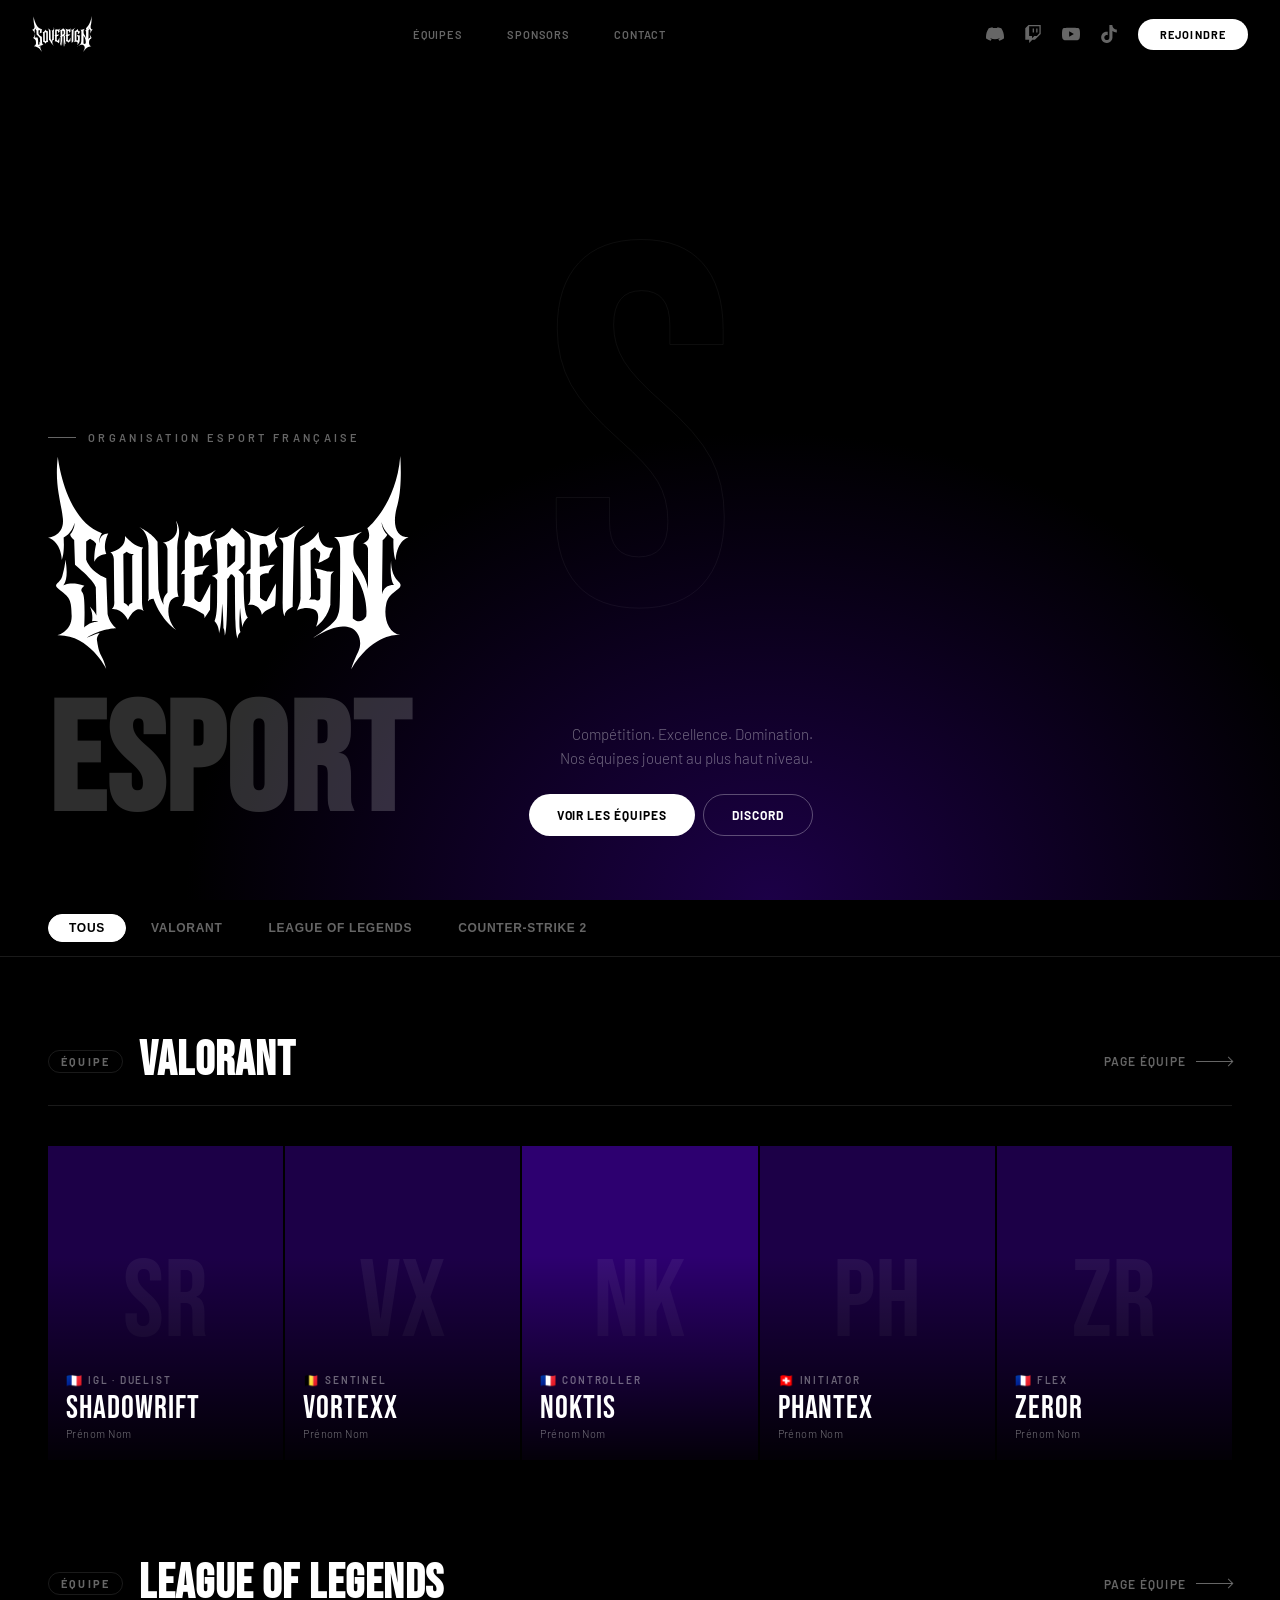
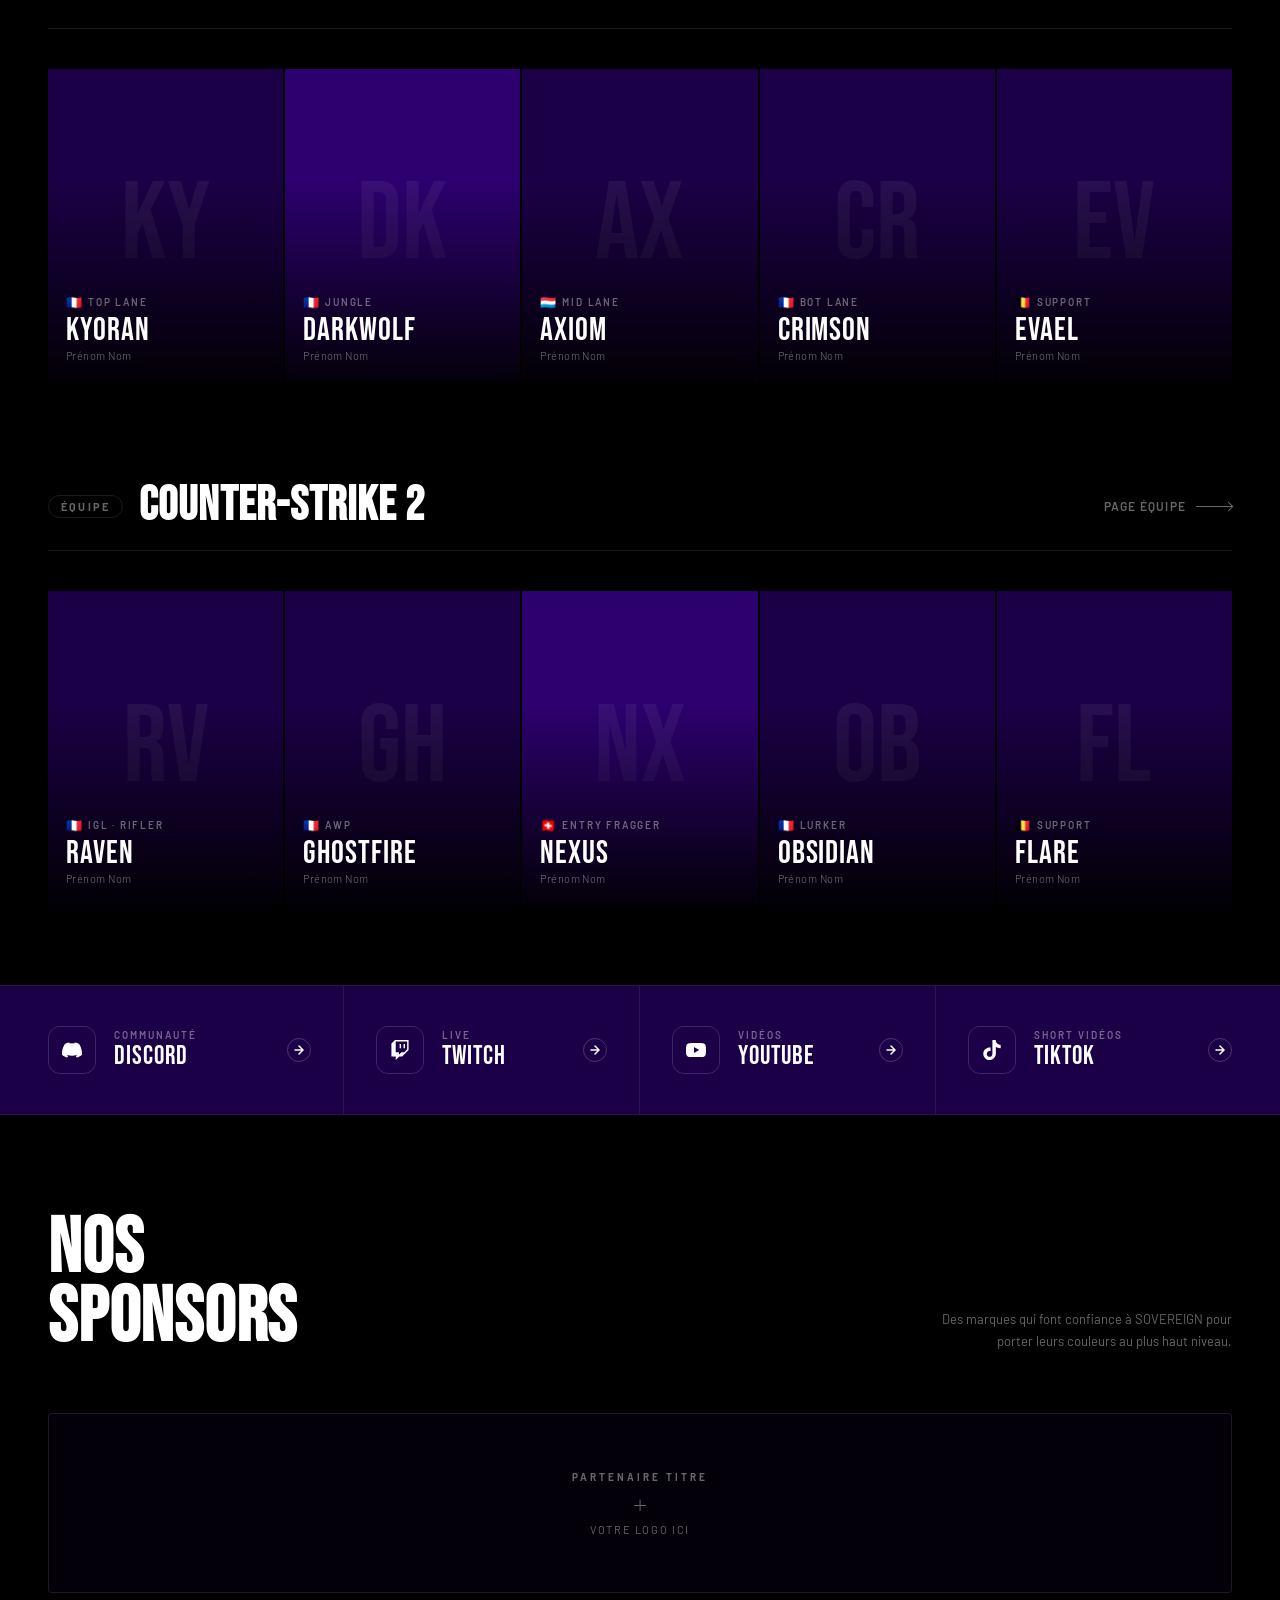
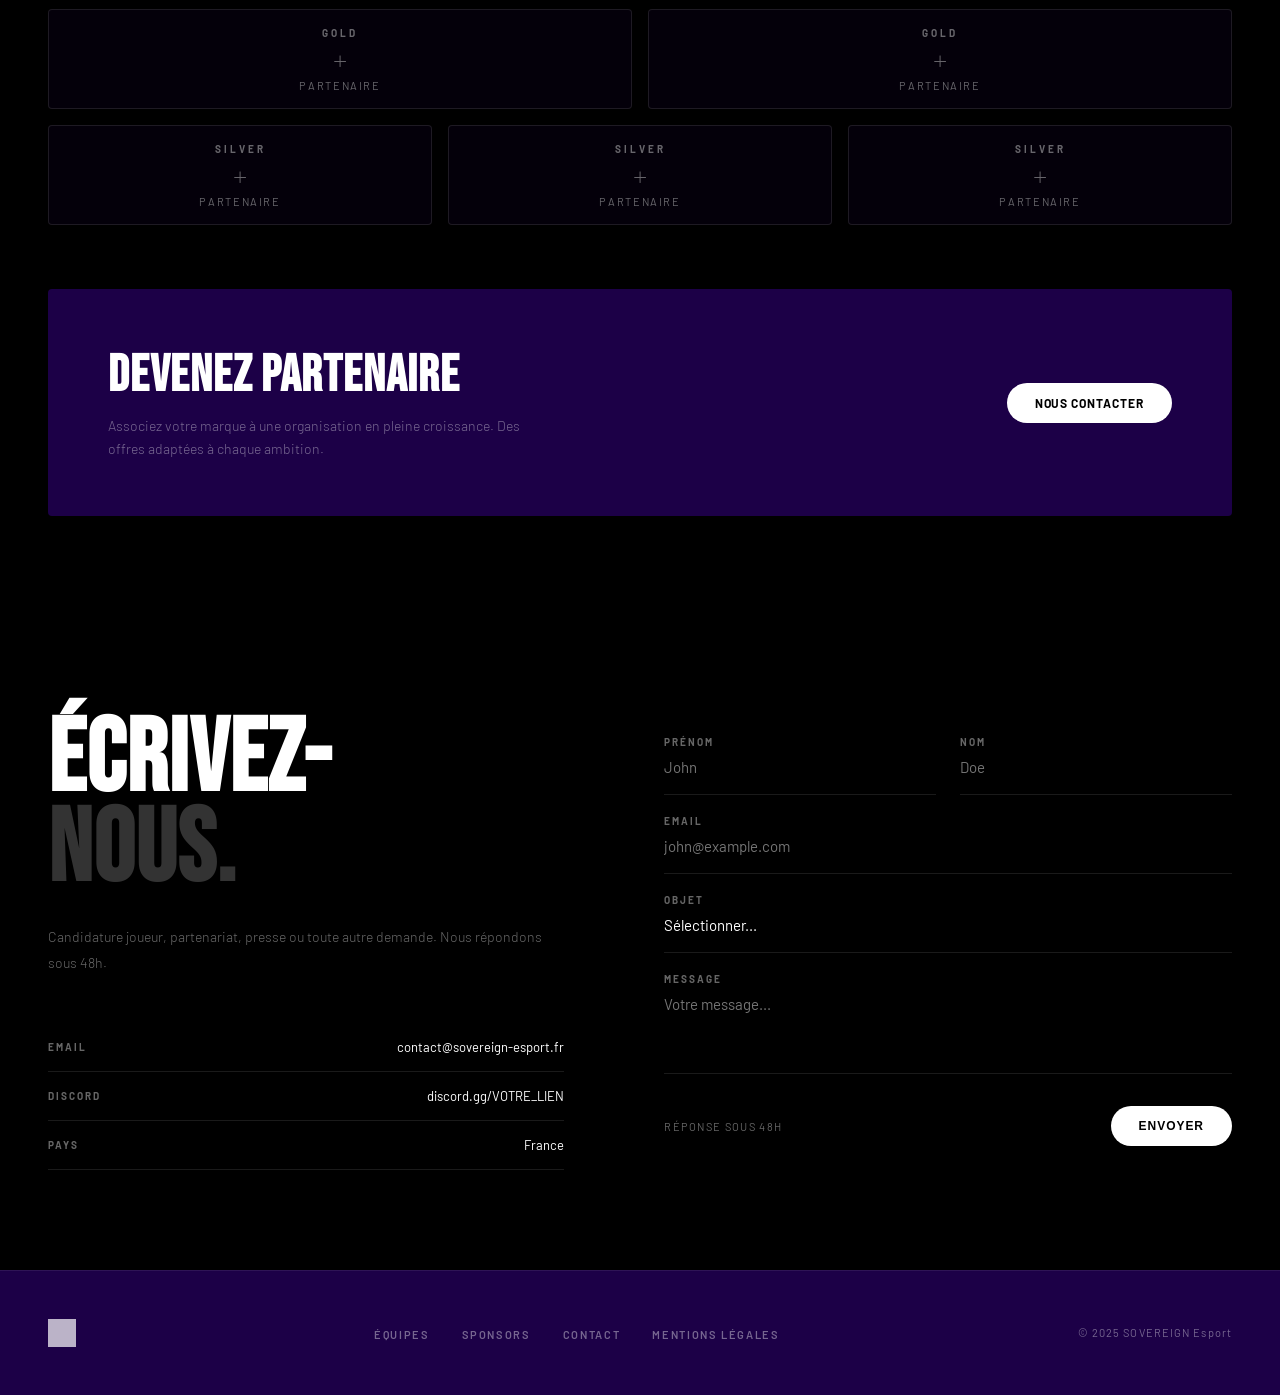
==== commit d95d1f1e: "plus" ====
--- a/index.html
+++ b/index.html
@@ -21,7 +21,7 @@
   ════════════════════════════════════════ -->
   <nav id="mainNav">
     <a href="index.html" class="nav-logo">
-      <img src="assets/images/logo.png" alt="SOVEREIGN">
+      <img src="assets/images/logo-blanc.svg" alt="SOVEREIGN">
     </a>
 
     <div class="nav-center">
@@ -70,7 +70,7 @@
       <div class="hero-left">
         <div class="hero-overline">Organisation Esport Française</div>
         <h1 class="hero-title">
-          SOVEREIGN
+          <img src="assets/images/logo-blanc.svg" alt="SOVEREIGN">
           <span>ESPORT</span>
         </h1>
       </div>
@@ -81,6 +81,7 @@
           <a href="https://discord.gg/VOTRE_LIEN" target="_blank" class="btn btn-outline">Discord</a>
         </div>
       </div>
+      <video src="assets/images/Vidéo Esports.mp4" autoplay muted loop></video>
     </div>
   </section>
 
--- a/css/style.css
+++ b/css/style.css
@@ -0,0 +1,868 @@
+/* ============================================================
+   SOVEREIGN ESPORT — Main Stylesheet
+   Colors: #000000 | #ffffff | #1c0047
+   ============================================================ */
+
+:root {
+  --black:     #000000;
+  --white:     #ffffff;
+  --purple:    #1c0047;
+  --purple-l:  #2d0070;
+  --dim:       rgba(255, 255, 255, 0.4);
+  --border:    rgba(255, 255, 255, 0.1);
+  --nav-h:     68px;
+}
+
+/* ── Reset ── */
+*, *::before, *::after {
+  margin: 0;
+  padding: 0;
+  box-sizing: border-box;
+}
+
+html { scroll-behavior: smooth; }
+
+body {
+  background: var(--black);
+  color: var(--white);
+  font-family: 'Barlow', sans-serif;
+  font-weight: 400;
+  overflow-x: hidden;
+}
+
+*, a    { cursor: default; }
+a, button { cursor: pointer; }
+
+/* ── Typography helpers ── */
+.bebas  { font-family: 'Bebas Neue', sans-serif; }
+.barlow { font-family: 'Barlow', sans-serif; }
+
+/* ============================================================
+   NAV
+   ============================================================ */
+nav {
+  position: fixed;
+  top: 0; left: 0; right: 0;
+  z-index: 200;
+  height: var(--nav-h);
+  display: flex;
+  align-items: center;
+  justify-content: space-between;
+  padding: 0 32px;
+  transition: background 0.3s;
+}
+
+nav.solid {
+  background: var(--black);
+  border-bottom: 1px solid var(--border);
+}
+
+.nav-logo img {
+  height: 36px;
+  filter: brightness(0) invert(1);
+  display: block;
+}
+
+.nav-center {
+  display: flex;
+  gap: 6px;
+}
+
+.nav-pill {
+  padding: 7px 18px;
+  border-radius: 100px;
+  font-size: 11px;
+  font-weight: 600;
+  letter-spacing: 0.08em;
+  text-transform: uppercase;
+  text-decoration: none;
+  color: var(--dim);
+  border: 1px solid transparent;
+  transition: all 0.2s;
+}
+
+.nav-pill:hover        { color: var(--white); border-color: var(--border); }
+.nav-pill.active       { background: var(--white); color: var(--black); }
+
+.nav-right {
+  display: flex;
+  align-items: center;
+  gap: 20px;
+}
+
+.nav-icon {
+  width: 18px; height: 18px;
+  fill: var(--dim);
+  transition: fill 0.2s;
+  display: block;
+}
+
+.nav-icon-link:hover .nav-icon { fill: var(--white); }
+
+.nav-join {
+  padding: 9px 22px;
+  background: var(--white);
+  color: var(--black);
+  font-size: 11px;
+  font-weight: 700;
+  letter-spacing: 0.1em;
+  text-transform: uppercase;
+  text-decoration: none;
+  border-radius: 100px;
+  transition: background 0.2s;
+}
+
+.nav-join:hover { background: #e0d6ff; }
+
+/* ============================================================
+   HERO
+   ============================================================ */
+#hero {
+  height: 100vh;
+  min-height: 600px;
+  position: relative;
+  overflow: hidden;
+  display: flex;
+  align-items: flex-end;
+  background: var(--black);
+}
+
+.hero-bg {
+  position: absolute;
+  inset: 0;
+  background:
+    radial-gradient(ellipse 70% 80% at 60% 100%, var(--purple) 0%, transparent 65%),
+    linear-gradient(to top, rgba(0,0,0,0.7) 0%, transparent 50%);
+}
+
+.hero-deco {
+  position: absolute;
+  top: 50%; left: 50%;
+  transform: translate(-50%, -50%);
+  font-family: 'Bebas Neue', sans-serif;
+  font-size: clamp(300px, 40vw, 600px);
+  color: transparent;
+  -webkit-text-stroke: 1px rgba(255,255,255,0.05);
+  pointer-events: none;
+  user-select: none;
+  white-space: nowrap;
+  line-height: 1;
+}
+
+.hero-content {
+  position: relative;
+  z-index: 2;
+  width: 100%;
+  padding: 0 48px 64px;
+  display: flex;
+  align-items: flex-end;
+  justify-content: space-between;
+  gap: 40px;
+}
+
+.hero-overline {
+  font-size: 11px;
+  font-weight: 600;
+  letter-spacing: 0.3em;
+  text-transform: uppercase;
+  color: var(--dim);
+  margin-bottom: 12px;
+  display: flex;
+  align-items: center;
+  gap: 12px;
+}
+
+.hero-overline::before {
+  content: '';
+  width: 28px; height: 1px;
+  background: var(--dim);
+}
+
+.hero-title {
+  font-family: 'Bebas Neue', sans-serif;
+  font-size: clamp(72px, 12vw, 160px);
+  line-height: 0.92;
+  letter-spacing: 0.01em;
+}
+
+.hero-title span {
+  display: block;
+  color: rgba(255,255,255,0.18);
+}
+
+.hero-right {
+  display: flex;
+  flex-direction: column;
+  align-items: flex-end;
+  gap: 24px;
+  flex-shrink: 0;
+}
+
+.hero-tagline {
+  font-size: 15px;
+  font-weight: 300;
+  line-height: 1.6;
+  color: var(--dim);
+  text-align: right;
+  max-width: 280px;
+}
+
+.hero-ctas { display: flex; gap: 8px; }
+
+/* ============================================================
+   BUTTONS
+   ============================================================ */
+.btn {
+  display: inline-flex;
+  align-items: center;
+  gap: 8px;
+  padding: 13px 28px;
+  border-radius: 100px;
+  font-size: 12px;
+  font-weight: 700;
+  letter-spacing: 0.08em;
+  text-transform: uppercase;
+  text-decoration: none;
+  border: none;
+  transition: all 0.2s;
+}
+
+.btn-white          { background: var(--white); color: var(--black); }
+.btn-white:hover    { background: #e0d6ff; }
+
+.btn-outline        { background: transparent; color: var(--white); border: 1px solid rgba(255,255,255,0.3); }
+.btn-outline:hover  { border-color: var(--white); background: rgba(255,255,255,0.06); }
+
+/* ============================================================
+   GAME FILTER
+   ============================================================ */
+#game-filter {
+  position: sticky;
+  top: var(--nav-h);
+  z-index: 100;
+  background: var(--black);
+  border-bottom: 1px solid var(--border);
+  padding: 0 48px;
+}
+
+.filter-inner {
+  display: flex;
+  align-items: center;
+  gap: 4px;
+  height: 56px;
+  overflow-x: auto;
+  scrollbar-width: none;
+}
+
+.filter-inner::-webkit-scrollbar { display: none; }
+
+.filter-btn {
+  flex-shrink: 0;
+  padding: 6px 20px;
+  border-radius: 100px;
+  font-size: 12px;
+  font-weight: 600;
+  letter-spacing: 0.06em;
+  text-transform: uppercase;
+  background: transparent;
+  color: var(--dim);
+  border: 1px solid transparent;
+  transition: all 0.2s;
+  white-space: nowrap;
+}
+
+.filter-btn:hover          { color: var(--white); border-color: var(--border); }
+.filter-btn.active         { background: var(--white); color: var(--black); border-color: var(--white); }
+
+/* ============================================================
+   ROSTER
+   ============================================================ */
+#roster {
+  padding: 80px 48px;
+  max-width: 1400px;
+  margin: 0 auto;
+}
+
+.game-block          { margin-bottom: 100px; }
+.game-block:last-child { margin-bottom: 0; }
+.game-block.hidden   { display: none; }
+
+.game-header {
+  display: flex;
+  align-items: center;
+  justify-content: space-between;
+  margin-bottom: 40px;
+  padding-bottom: 20px;
+  border-bottom: 1px solid var(--border);
+}
+
+.game-title-row {
+  display: flex;
+  align-items: center;
+  gap: 16px;
+}
+
+.game-tag {
+  font-size: 11px;
+  font-weight: 700;
+  letter-spacing: 0.2em;
+  text-transform: uppercase;
+  color: var(--dim);
+  border: 1px solid var(--border);
+  padding: 4px 12px;
+  border-radius: 100px;
+}
+
+.game-name {
+  font-family: 'Bebas Neue', sans-serif;
+  font-size: 48px;
+  letter-spacing: 0.02em;
+  line-height: 1;
+}
+
+.game-cta {
+  font-size: 12px;
+  font-weight: 600;
+  letter-spacing: 0.1em;
+  text-transform: uppercase;
+  color: var(--dim);
+  text-decoration: none;
+  display: flex;
+  align-items: center;
+  gap: 10px;
+  transition: color 0.2s;
+}
+
+.game-cta:hover { color: var(--white); }
+
+.cta-arr {
+  width: 36px; height: 1px;
+  background: currentColor;
+  position: relative;
+  transition: width 0.3s;
+}
+
+.game-cta:hover .cta-arr { width: 56px; }
+
+.cta-arr::after {
+  content: '';
+  position: absolute;
+  right: 0; top: -3px;
+  width: 7px; height: 7px;
+  border-right: 1.5px solid currentColor;
+  border-top: 1.5px solid currentColor;
+  transform: rotate(45deg);
+}
+
+/* Player grid */
+.players-grid {
+  display: grid;
+  grid-template-columns: repeat(5, 1fr);
+  gap: 2px;
+}
+
+.player-card {
+  position: relative;
+  aspect-ratio: 3/4;
+  overflow: hidden;
+  background: var(--purple);
+  display: flex;
+  flex-direction: column;
+  justify-content: flex-end;
+  transition: transform 0.3s;
+}
+
+.player-card.accent { background: var(--purple-l); }
+
+.player-silhouette {
+  position: absolute;
+  inset: 0;
+  display: flex;
+  align-items: center;
+  justify-content: center;
+  overflow: hidden;
+}
+
+/* If you add a real player photo, use:
+   .player-card img { width:100%; height:100%; object-fit:cover; position:absolute; inset:0; }
+*/
+
+.player-initials {
+  font-family: 'Bebas Neue', sans-serif;
+  font-size: 110px;
+  color: rgba(255,255,255,0.06);
+  line-height: 1;
+  user-select: none;
+}
+
+.player-card::after {
+  content: '';
+  position: absolute;
+  bottom: 0; left: 0; right: 0;
+  height: 65%;
+  background: linear-gradient(to top, rgba(0,0,0,0.92) 0%, transparent 100%);
+}
+
+.player-card::before {
+  content: '';
+  position: absolute;
+  inset: 0;
+  background: var(--purple-l);
+  opacity: 0;
+  transition: opacity 0.3s;
+  z-index: 1;
+}
+
+.player-card:hover::before { opacity: 0.2; }
+
+.player-info {
+  position: relative;
+  z-index: 2;
+  padding: 20px 18px;
+  transition: transform 0.3s;
+}
+
+.player-card:hover .player-info { transform: translateY(-4px); }
+
+.player-flag-role {
+  display: flex;
+  align-items: center;
+  gap: 6px;
+  margin-bottom: 5px;
+}
+
+.p-flag { font-size: 13px; }
+
+.p-role {
+  font-size: 10px;
+  font-weight: 600;
+  letter-spacing: 0.18em;
+  text-transform: uppercase;
+  color: var(--dim);
+}
+
+.p-pseudo {
+  font-family: 'Bebas Neue', sans-serif;
+  font-size: 32px;
+  letter-spacing: 0.03em;
+  line-height: 1;
+  color: var(--white);
+}
+
+.p-realname {
+  font-size: 11px;
+  font-weight: 300;
+  color: rgba(255,255,255,0.45);
+  margin-top: 2px;
+  letter-spacing: 0.04em;
+}
+
+/* ============================================================
+   SOCIALS STRIP
+   ============================================================ */
+#socials {
+  background: var(--purple);
+  border-top:    1px solid rgba(255,255,255,0.08);
+  border-bottom: 1px solid rgba(255,255,255,0.08);
+}
+
+.socials-inner {
+  max-width: 1400px;
+  margin: 0 auto;
+  padding: 0 48px;
+  display: grid;
+  grid-template-columns: repeat(4, 1fr);
+}
+
+.soc {
+  display: flex;
+  align-items: center;
+  gap: 18px;
+  padding: 40px 32px;
+  border-right: 1px solid rgba(255,255,255,0.08);
+  text-decoration: none;
+  color: var(--white);
+  transition: background 0.25s;
+}
+
+.soc:first-child { padding-left: 0; }
+.soc:last-child  { border-right: none; padding-right: 0; }
+.soc:hover       { background: rgba(255,255,255,0.03); }
+
+.soc-icon-box {
+  width: 48px; height: 48px;
+  border: 1px solid rgba(255,255,255,0.15);
+  border-radius: 12px;
+  display: flex;
+  align-items: center;
+  justify-content: center;
+  flex-shrink: 0;
+  transition: border-color 0.2s, background 0.2s;
+}
+
+.soc:hover .soc-icon-box { border-color: rgba(255,255,255,0.5); background: rgba(255,255,255,0.08); }
+.soc-icon-box svg { width: 20px; height: 20px; fill: var(--white); }
+
+.soc-platform {
+  font-size: 10px;
+  font-weight: 600;
+  letter-spacing: 0.2em;
+  text-transform: uppercase;
+  color: var(--dim);
+  margin-bottom: 3px;
+}
+
+.soc-name {
+  font-family: 'Bebas Neue', sans-serif;
+  font-size: 26px;
+  letter-spacing: 0.04em;
+  line-height: 1;
+}
+
+.soc-arrow {
+  margin-left: auto;
+  width: 24px; height: 24px;
+  border: 1px solid rgba(255,255,255,0.2);
+  border-radius: 50%;
+  display: flex;
+  align-items: center;
+  justify-content: center;
+  flex-shrink: 0;
+  transition: all 0.2s;
+}
+
+.soc:hover .soc-arrow { border-color: var(--white); background: rgba(255,255,255,0.1); }
+.soc-arrow svg { width: 10px; height: 10px; fill: var(--white); }
+
+/* ============================================================
+   SPONSORS
+   ============================================================ */
+#sponsors {
+  padding: 100px 48px;
+  max-width: 1400px;
+  margin: 0 auto;
+}
+
+.sponsors-head {
+  display: flex;
+  align-items: flex-end;
+  justify-content: space-between;
+  margin-bottom: 60px;
+}
+
+.sponsors-title {
+  font-family: 'Bebas Neue', sans-serif;
+  font-size: clamp(48px, 6vw, 90px);
+  line-height: 0.9;
+  letter-spacing: 0.01em;
+}
+
+.sponsors-sub {
+  max-width: 320px;
+  font-size: 13px;
+  line-height: 1.75;
+  color: var(--dim);
+  text-align: right;
+}
+
+/* Sponsor slots */
+.sponsor-main-slot,
+.sponsor-slot {
+  border: 1px solid var(--border);
+  border-radius: 4px;
+  display: flex;
+  align-items: center;
+  justify-content: center;
+  flex-direction: column;
+  gap: 6px;
+  cursor: pointer;
+  transition: all 0.25s;
+  position: relative;
+  overflow: hidden;
+  background: rgba(28,0,71,0.15);
+}
+
+.sponsor-main-slot { width: 100%; height: 180px; margin-bottom: 16px; }
+.sponsor-slot      { height: 100px; }
+
+.sponsor-main-slot::before,
+.sponsor-slot::before {
+  content: '';
+  position: absolute;
+  inset: 0;
+  background: var(--purple);
+  opacity: 0;
+  transition: opacity 0.25s;
+}
+
+.sponsor-main-slot:hover::before,
+.sponsor-slot:hover::before      { opacity: 1; }
+
+.sponsor-main-slot:hover,
+.sponsor-slot:hover              { border-color: rgba(255,255,255,0.3); }
+
+.slot-content {
+  position: relative;
+  z-index: 1;
+  display: flex;
+  flex-direction: column;
+  align-items: center;
+  gap: 6px;
+  color: var(--dim);
+  transition: color 0.25s;
+}
+
+.sponsor-main-slot:hover .slot-content,
+.sponsor-slot:hover .slot-content { color: var(--white); }
+
+.slot-tier  { font-size: 10px; font-weight: 700; letter-spacing: 0.3em; text-transform: uppercase; }
+.slot-plus  { font-size: 28px; font-weight: 200; line-height: 1; }
+.slot-label { font-size: 11px; letter-spacing: 0.15em; text-transform: uppercase; }
+
+.sponsors-row {
+  display: grid;
+  gap: 16px;
+  margin-bottom: 16px;
+}
+
+.sponsors-row.two   { grid-template-columns: repeat(2, 1fr); }
+.sponsors-row.three { grid-template-columns: repeat(3, 1fr); }
+
+.sponsors-become {
+  margin-top: 64px;
+  padding: 56px 60px;
+  background: var(--purple);
+  border-radius: 4px;
+  display: flex;
+  align-items: center;
+  justify-content: space-between;
+  gap: 40px;
+}
+
+.become-text h3 {
+  font-family: 'Bebas Neue', sans-serif;
+  font-size: clamp(32px, 4vw, 52px);
+  letter-spacing: 0.02em;
+  margin-bottom: 8px;
+}
+
+.become-text p {
+  font-size: 14px;
+  color: var(--dim);
+  font-weight: 300;
+  max-width: 440px;
+  line-height: 1.65;
+}
+
+/* ============================================================
+   CONTACT
+   ============================================================ */
+.contact-wrap {
+  max-width: 1400px;
+  margin: 0 auto;
+  padding: 100px 48px;
+  display: grid;
+  grid-template-columns: 1fr 1.1fr;
+  gap: 100px;
+  align-items: start;
+}
+
+.contact-left h2 {
+  font-family: 'Bebas Neue', sans-serif;
+  font-size: clamp(56px, 8vw, 110px);
+  line-height: 0.88;
+  letter-spacing: 0.01em;
+  margin-bottom: 28px;
+}
+
+.contact-left h2 span { color: rgba(255,255,255,0.2); display: block; }
+
+.contact-left p {
+  font-size: 14px;
+  line-height: 1.8;
+  color: var(--dim);
+  margin-bottom: 48px;
+  font-weight: 300;
+}
+
+.contact-facts { display: flex; flex-direction: column; }
+
+.cf {
+  display: flex;
+  justify-content: space-between;
+  align-items: center;
+  padding: 16px 0;
+  border-bottom: 1px solid var(--border);
+  font-size: 13px;
+}
+
+.cf-k {
+  font-size: 10px;
+  font-weight: 700;
+  letter-spacing: 0.2em;
+  text-transform: uppercase;
+  color: var(--dim);
+}
+
+/* Form */
+.contact-form { display: flex; flex-direction: column; }
+
+.ff {
+  display: flex;
+  flex-direction: column;
+  border-bottom: 1px solid var(--border);
+  transition: border-color 0.25s;
+}
+
+.ff:focus-within { border-color: rgba(255,255,255,0.45); }
+
+.ff label {
+  font-size: 10px;
+  font-weight: 700;
+  letter-spacing: 0.2em;
+  text-transform: uppercase;
+  color: var(--dim);
+  padding: 20px 0 0;
+  transition: color 0.2s;
+}
+
+.ff:focus-within label { color: var(--white); }
+
+.ff input,
+.ff textarea,
+.ff select {
+  background: transparent;
+  border: none;
+  outline: none;
+  color: var(--white);
+  font-family: 'Barlow', sans-serif;
+  font-size: 15px;
+  font-weight: 400;
+  padding: 10px 0 18px;
+  width: 100%;
+}
+
+.ff textarea  { resize: none; min-height: 88px; }
+.ff select    { appearance: none; cursor: pointer; }
+.ff select option { background: #111; }
+
+.row2 { display: grid; grid-template-columns: 1fr 1fr; gap: 0 24px; }
+
+.form-foot {
+  display: flex;
+  justify-content: space-between;
+  align-items: center;
+  padding-top: 32px;
+}
+
+.form-note {
+  font-size: 11px;
+  letter-spacing: 0.12em;
+  text-transform: uppercase;
+  color: var(--dim);
+}
+
+/* ============================================================
+   FOOTER
+   ============================================================ */
+footer {
+  background: var(--purple);
+  border-top: 1px solid rgba(255,255,255,0.08);
+}
+
+.footer-wrap {
+  max-width: 1400px;
+  margin: 0 auto;
+  padding: 48px;
+  display: grid;
+  grid-template-columns: auto 1fr auto;
+  align-items: center;
+  gap: 40px;
+}
+
+footer img {
+  height: 28px;
+  filter: brightness(0) invert(1);
+  opacity: 0.7;
+}
+
+.footer-nav {
+  display: flex;
+  justify-content: center;
+  gap: 32px;
+  list-style: none;
+}
+
+.footer-nav a {
+  font-size: 11px;
+  font-weight: 600;
+  letter-spacing: 0.15em;
+  text-transform: uppercase;
+  color: var(--dim);
+  text-decoration: none;
+  transition: color 0.2s;
+}
+
+.footer-nav a:hover { color: var(--white); }
+
+.footer-copy {
+  font-size: 11px;
+  letter-spacing: 0.1em;
+  color: var(--dim);
+  text-align: right;
+}
+
+/* ============================================================
+   SCROLL REVEAL UTILITY
+   ============================================================ */
+.rv {
+  opacity: 0;
+  transform: translateY(24px);
+  transition:
+    opacity  0.7s cubic-bezier(0.16, 1, 0.3, 1),
+    transform 0.7s cubic-bezier(0.16, 1, 0.3, 1);
+}
+
+.rv.in { opacity: 1; transform: none; }
+
+.d1 { transition-delay: 0.1s; }
+.d2 { transition-delay: 0.2s; }
+.d3 { transition-delay: 0.3s; }
+.d4 { transition-delay: 0.4s; }
+.d5 { transition-delay: 0.5s; }
+
+/* ============================================================
+   RESPONSIVE
+   ============================================================ */
+@media (max-width: 1100px) {
+  .players-grid { grid-template-columns: repeat(3, 1fr); }
+}
+
+@media (max-width: 900px) {
+  nav .nav-center { display: none; }
+
+  #game-filter,
+  #roster,
+  #sponsors { padding-left: 24px; padding-right: 24px; }
+
+  .hero-content { padding: 0 24px 48px; flex-direction: column; align-items: flex-start; }
+  .hero-right   { align-items: flex-start; }
+  .hero-tagline { text-align: left; }
+
+  .socials-inner { grid-template-columns: repeat(2, 1fr); }
+
+  .contact-wrap  { grid-template-columns: 1fr; gap: 60px; padding: 60px 24px; }
+
+  .sponsors-become { padding: 36px 28px; flex-direction: column; align-items: flex-start; }
+
+  .footer-wrap { grid-template-columns: 1fr; text-align: center; gap: 24px; }
+  .footer-nav  { flex-wrap: wrap; justify-content: center; }
+  .footer-copy { text-align: center; }
+}
+
+@media (max-width: 600px) {
+  .players-grid          { grid-template-columns: repeat(2, 1fr); }
+  .socials-inner         { grid-template-columns: 1fr; }
+  .sponsors-row.two,
+  .sponsors-row.three    { grid-template-columns: 1fr; }
+}
